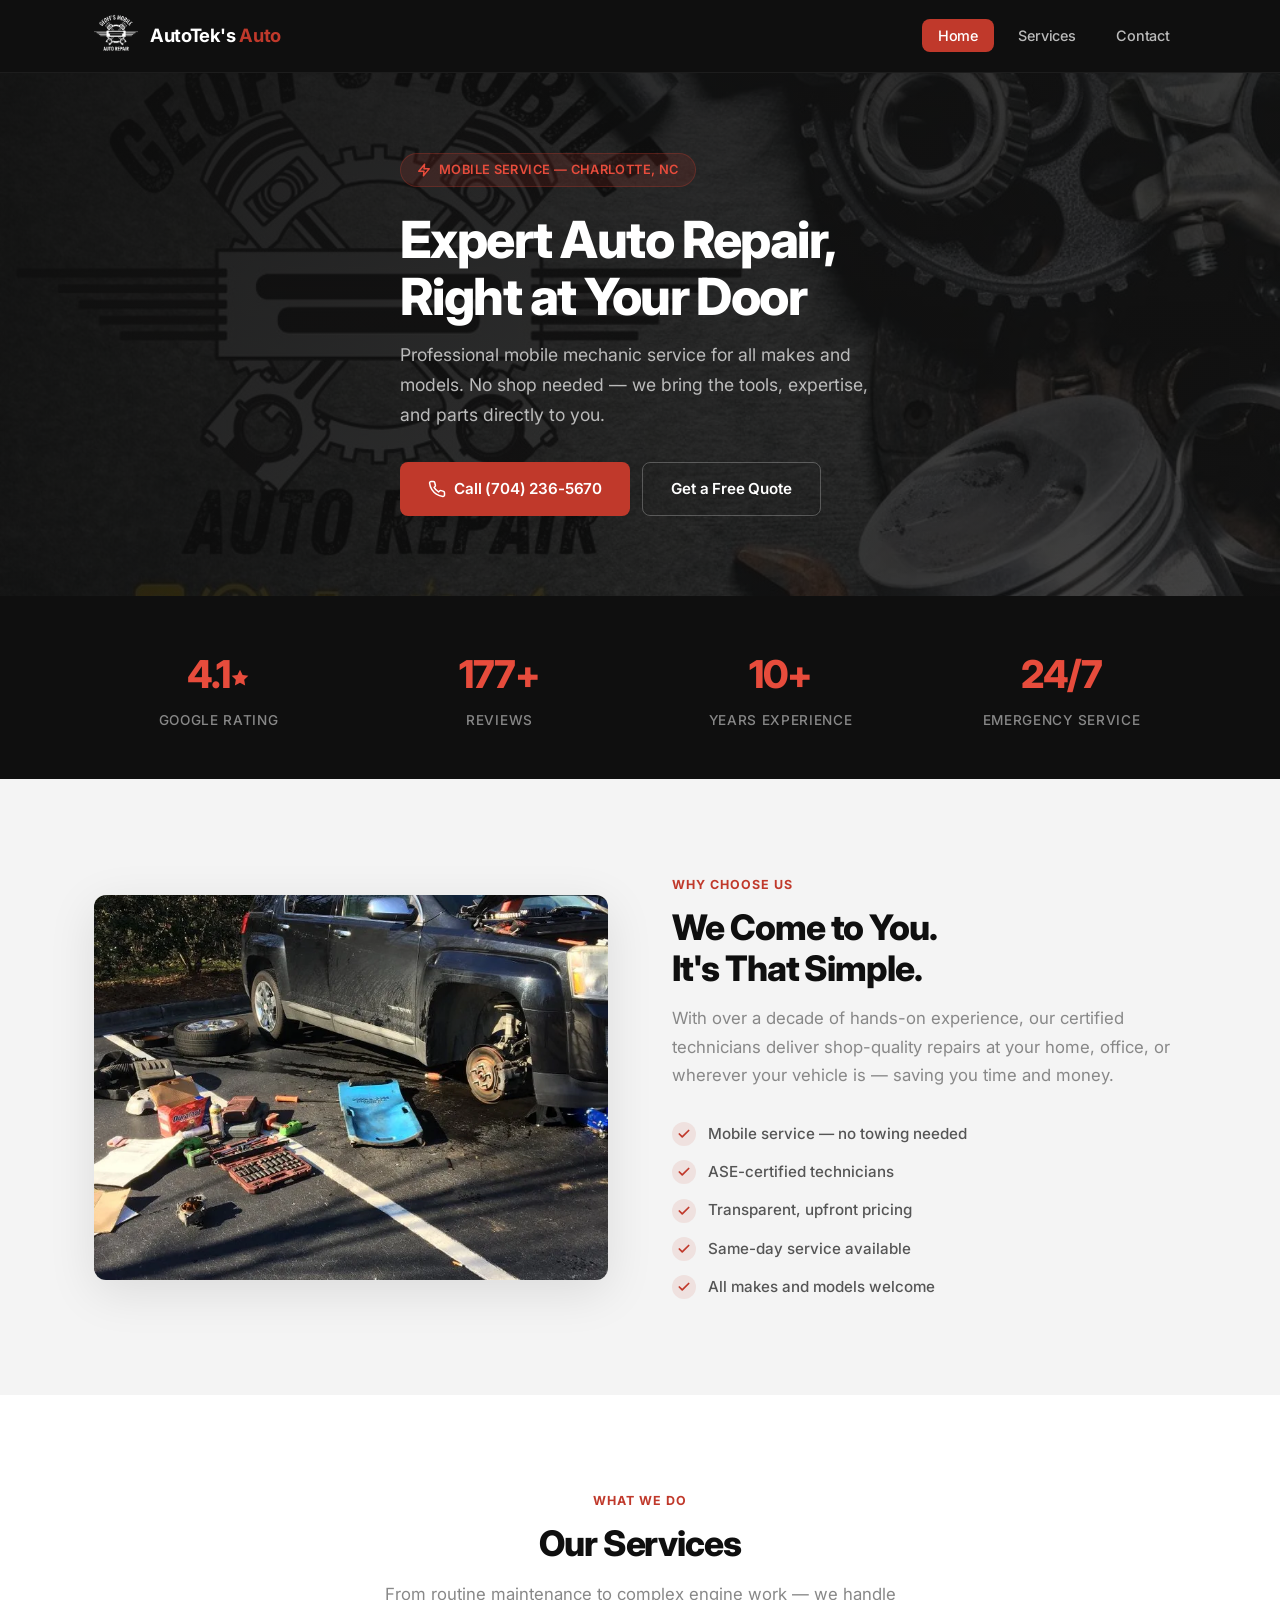
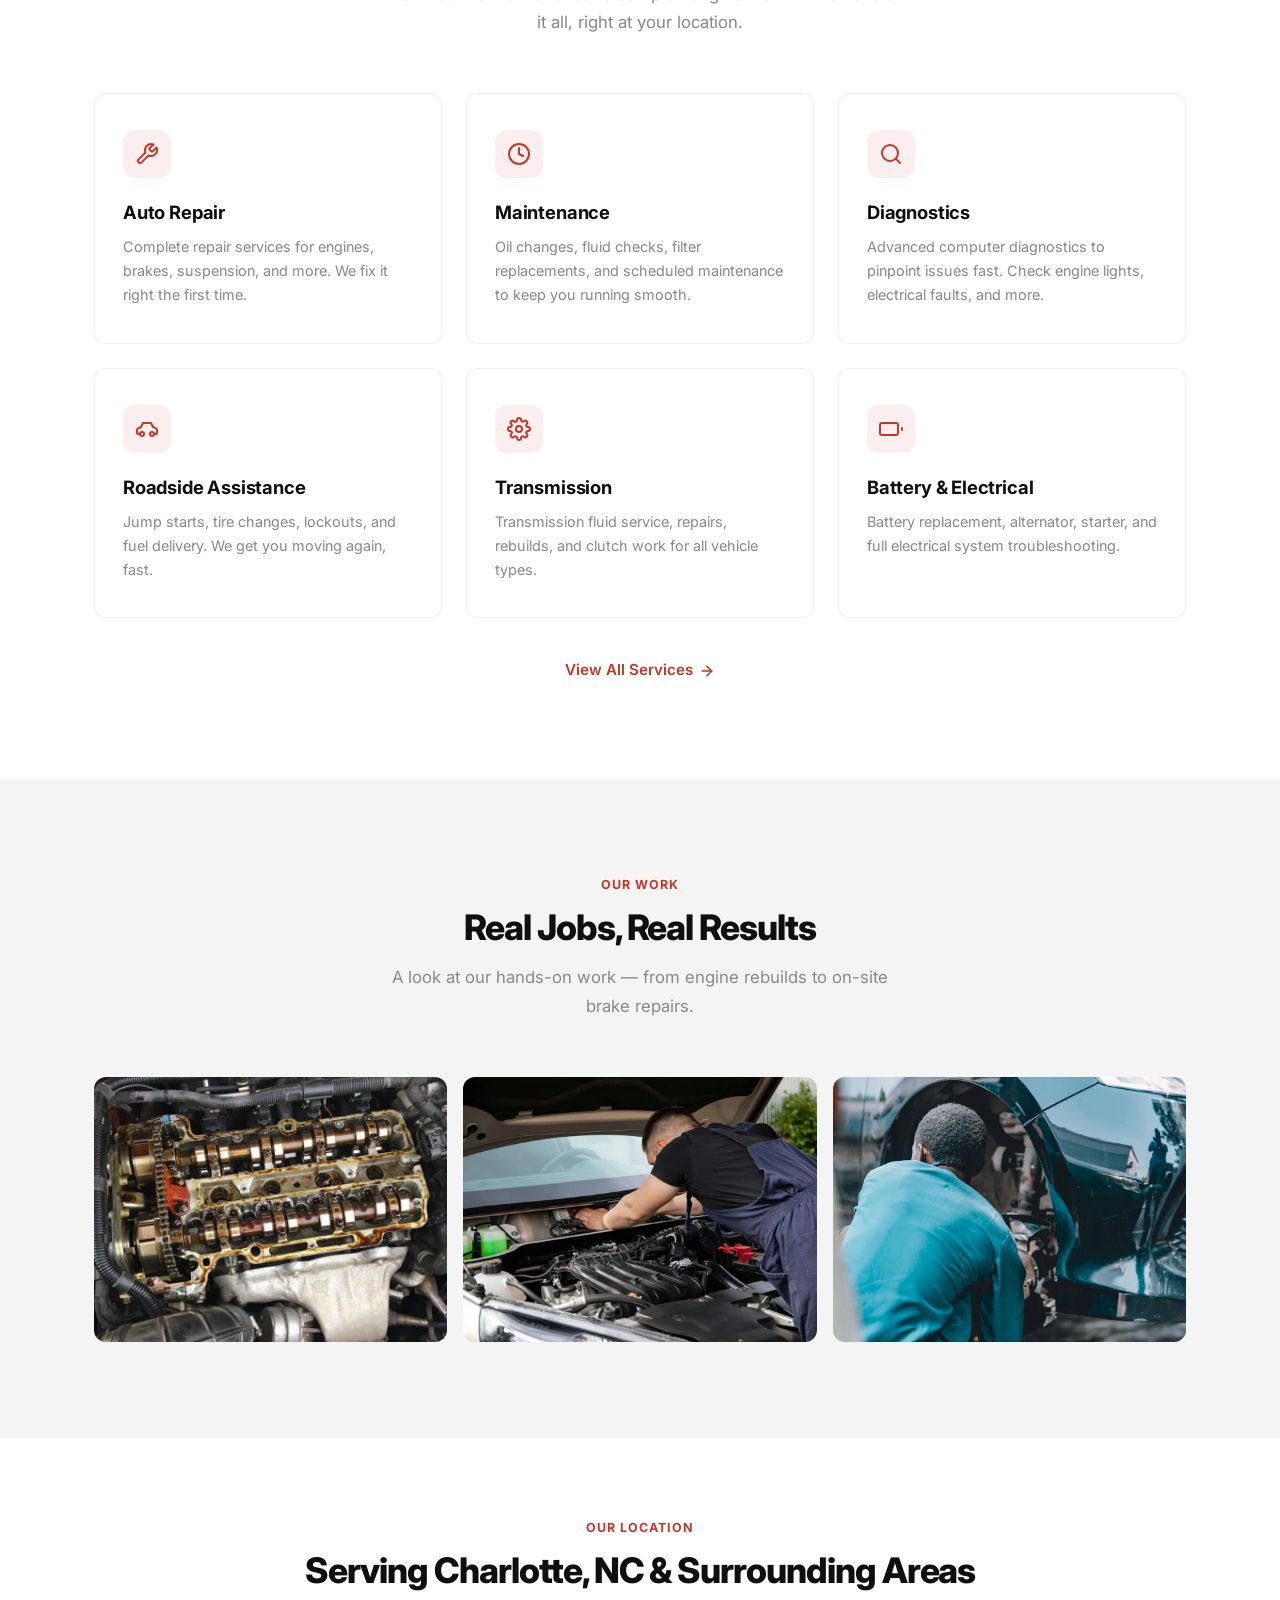
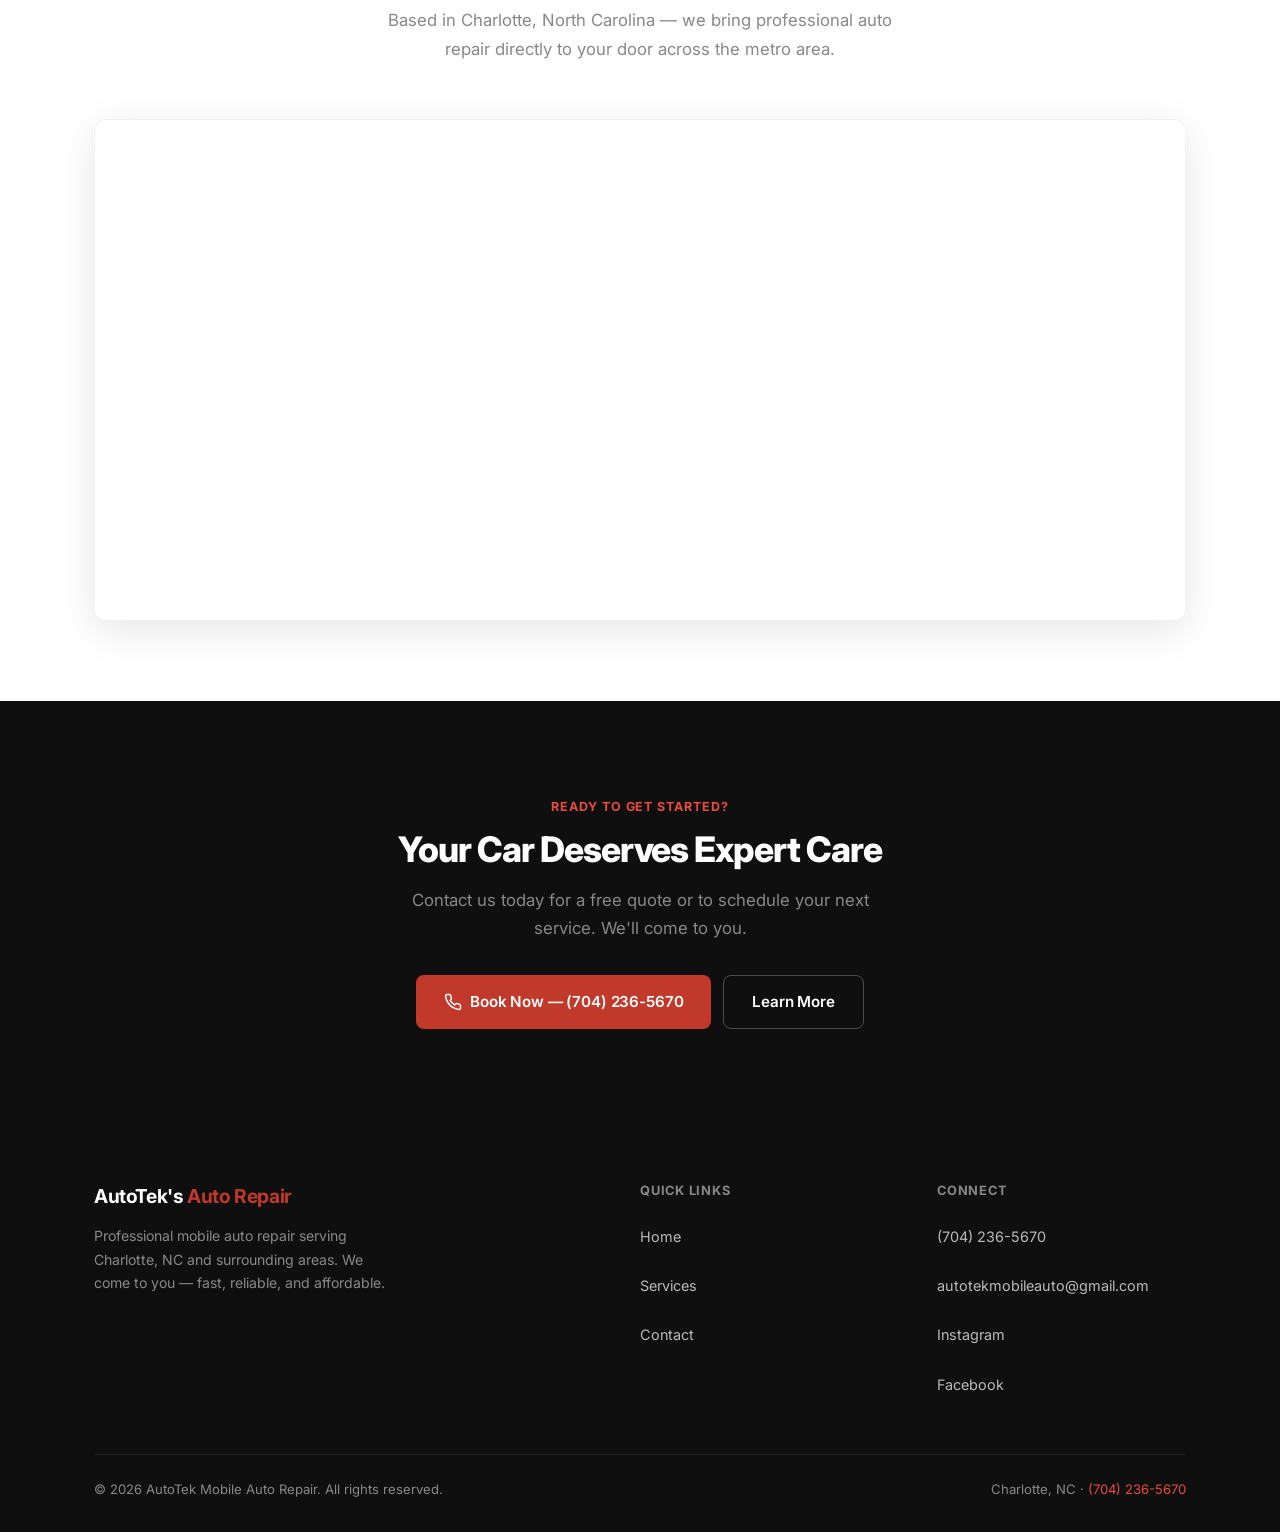
==== index.html @ 9d931276 "Rebrand: replace Geoff/geoffsmobileauto with AutoTek/autotekmobileauto Updates all 79 occurrences ac" ====
﻿<!DOCTYPE html>
<html lang="en">

<head>
    <meta charset="UTF-8">
    <meta name="viewport" content="width=device-width, initial-scale=1.0">
    <title>AutoTek Mobile Auto Repair — Professional Mobile Mechanic in Charlotte, NC</title>
    <meta name="description"
        content="AutoTek Mobile Auto Repair provides professional mobile auto repair, maintenance, and diagnostics in Charlotte, NC. We come to you. Call (704) 236-5670.">
    <meta name="keywords"
        content="mobile auto repair Charlotte NC, mobile mechanic, car repair, auto maintenance, transmission repair, roadside assistance, mechanic near me, Charlotte auto repair">
    <meta name="geo.region" content="US-NC">
    <meta name="geo.placename" content="Charlotte">
    <meta name="geo.position" content="35.2271;-80.8431">
    <meta name="ICBM" content="35.2271, -80.8431">
    <meta name="author" content="AutoTek Mobile Auto Repair">
    <meta name="robots" content="index, follow, max-snippet:-1, max-image-preview:large, max-video-preview:-1">
    <meta name="theme-color" content="#c0392b">
    <meta name="apple-mobile-web-app-capable" content="yes">
    <meta name="apple-mobile-web-app-status-bar-style" content="black-translucent">
    <meta property="og:title" content="AutoTek Mobile Auto Repair — Professional Mobile Mechanic in Charlotte, NC">
    <meta property="og:description"
        content="Expert mobile auto repair services in Charlotte, NC. We come to you! Repairs, maintenance, diagnostics & roadside assistance. Call (704) 236-5670 for a free quote.">
    <meta property="og:type" content="business.business">
    <meta property="og:url" content="https://autotekmobileauto.com/">
    <meta property="og:image" content="https://autotekmobileauto.com/assets/og-image.jpg">
    <meta property="og:image:width" content="1200">
    <meta property="og:image:height" content="630">
    <meta name="twitter:card" content="summary_large_image">
    <meta name="twitter:title" content="AutoTek Mobile Auto Repair - Charlotte, NC">
    <meta name="twitter:description"
        content="Professional mobile auto repair. We come to you! Expert mechanics, transparent pricing, 24/7 service.">
    <meta name="twitter:image" content="https://autotekmobileauto.com/assets/og-image.jpg">
    <meta name="robots" content="index, follow, max-image-preview:large, max-snippet:-1, max-video-preview:-1">
    <meta name="theme-color" content="#FF3B30">
    <link rel="canonical" href="https://autotekmobileauto.com/">
    <link rel="icon" type="image/x-icon" href="assets/favicon.ico">
    <link rel="apple-touch-icon" href="assets/apple-touch-icon.png">
    <link rel="preload" as="image" href="assets/o (3).webp">
    <link rel="preconnect" href="https://fonts.googleapis.com">
    <link rel="preconnect" href="https://fonts.gstatic.com" crossorigin>
    <link rel="stylesheet" href="https://fonts.googleapis.com/css2?family=Inter:wght@300;400;500;600;700;800&display=swap">
    <link rel="dns-prefetch" href="https://www.google-analytics.com">
    <!-- Google Analytics (Deferred for Performance) -->
    <script>
        function loadGA() {
            if (window.gaLoaded) return;
            window.gaLoaded = true;
            const script = document.createElement('script');
            script.src = 'https://www.googletagmanager.com/gtag/js?id=G-XXXXXXXXXX';
            script.async = true;
            document.head.appendChild(script);
            window.dataLayer = window.dataLayer || [];
            function gtag(){dataLayer.push(arguments);}
            gtag('js', new Date());
            gtag('config', 'G-XXXXXXXXXX');
            
            // Cleanup listeners
            ['scroll', 'mousemove', 'touchstart'].forEach(e => 
                window.removeEventListener(e, loadGA, { passive: true })
            );
        }
        // Load GA on first user interaction
        ['scroll', 'mousemove', 'touchstart'].forEach(e => 
            window.addEventListener(e, loadGA, { passive: true })
        );
    </script>
    <link rel="stylesheet" href="styles.css">
    <script type="application/ld+json">
    {
      "@context": "https://schema.org",
      "@type": "LocalBusiness",
      "name": "AutoTek Mobile Auto Repair",
      "image": "https://autotekmobileauto.com/assets/logo.webp",
      "description": "Professional mobile auto repair services in Charlotte, NC. Expert mechanics come to you for repairs, maintenance, diagnostics & roadside assistance.",
      "telephone": "(704) 236-5670",
      "email": "autotekmobileauto@gmail.com",
      "address": {
        "@type": "PostalAddress",
        "streetAddress": "Charlotte",
        "addressLocality": "Charlotte",
        "addressRegion": "NC",
        "postalCode": "28202",
        "addressCountry": "US"
      },
      "geo": {
        "@type": "GeoCoordinates",
        "latitude": "35.2271",
        "longitude": "-80.8431"
      },
      "url": "https://autotekmobileauto.com",
      "priceRange": "$$",
      "areaServed": {
        "@type": "City",
        "name": "Charlotte, NC"
      },
      "sameAs": [
        "https://www.facebook.com/AutoTeksmobileauto/",
        "https://www.instagram.com/AutoTeksmobileauto/"
      ],
      "aggregateRating": {
        "@type": "AggregateRating",
        "ratingValue": "4.1",
        "reviewCount": "177"
      }
    }
    </script>
</head>

<body>

    <nav class="navbar">
        <div class="container">
            <a href="index.html" class="logo">
                <img src="assets/logo.webp" alt="AutoTek Mobile Auto Repair Logo" class="logo-img" width="40" height="40">
                <span class="logo-text">AutoTek's <span>Auto</span></span>
            </a>
            <button class="mobile-toggle" id="mobileToggle" aria-label="Toggle menu" aria-expanded="false" aria-controls="navLinks">
                <svg width="24" height="24" viewBox="0 0 24 24" fill="none" stroke="currentColor" stroke-width="2"
                    stroke-linecap="round" aria-hidden="true" focusable="false">
                    <line x1="3" y1="6" x2="21" y2="6" />
                    <line x1="3" y1="12" x2="21" y2="12" />
                    <line x1="3" y1="18" x2="21" y2="18" />
                </svg>
            </button>
            <ul class="nav-links" id="navLinks">
                <li><a href="index.html" class="active">Home</a></li>
                <li><a href="services.html">Services</a></li>
                <li><a href="contact.html">Contact</a></li>
            </ul>
        </div>
    </nav>

    <main>

        <header class="hero">
            <div class="hero-bg">
                <img src="assets/o (3).webp" alt="AutoTek Mobile Auto Repair banner with tools and engine parts"
                    width="1200" height="800" fetchpriority="high" loading="eager" decoding="sync">
            </div>
            <div class="hero-overlay"></div>
            <div class="container">
                <div class="hero-content">
                    <div class="hero-badge">
                        <svg width="14" height="14" viewBox="0 0 24 24" fill="none" stroke="currentColor"
                            stroke-width="2.5" stroke-linecap="round" stroke-linejoin="round" aria-hidden="true" focusable="false">
                            <polygon points="13 2 3 14 12 14 11 22 21 10 12 10 13 2" />
                        </svg>
                        Mobile Service — Charlotte, NC
                    </div>
                    <h1>Expert Auto Repair,<br>Right at Your Door</h1>
                    <p>Professional mobile mechanic service for all makes and models. No shop needed — we bring the
                        tools, expertise, and parts directly to you.</p>
                    <div class="hero-actions">
                        <a href="tel:+17042365670" class="btn btn-primary">
                            <svg width="18" height="18" viewBox="0 0 24 24" fill="none" stroke="currentColor"
                                stroke-width="2" stroke-linecap="round" stroke-linejoin="round" aria-hidden="true" focusable="false">
                                <path
                                    d="M22 16.92v3a2 2 0 0 1-2.18 2 19.79 19.79 0 0 1-8.63-3.07 19.5 19.5 0 0 1-6-6 19.79 19.79 0 0 1-3.07-8.67A2 2 0 0 1 4.11 2h3a2 2 0 0 1 2 1.72c.127.96.361 1.903.7 2.81a2 2 0 0 1-.45 2.11L8.09 9.91a16 16 0 0 0 6 6l1.27-1.27a2 2 0 0 1 2.11-.45c.907.339 1.85.573 2.81.7A2 2 0 0 1 22 16.92z" />
                            </svg>
                            Call (704) 236-5670
                        </a>
                        <a href="contact.html" class="btn btn-outline">Get a Free Quote</a>
                    </div>
                </div>
            </div>
        </header>

        <section class="stats-bar" style="padding: 48px 0;">
            <div class="container">
                <div class="stats-grid">
                    <div class="stat-item">
                        <h3>4.1<svg width="20" height="20" viewBox="0 0 24 24" fill="currentColor" aria-hidden="true" focusable="false">
                                <polygon
                                    points="12 2 15.09 8.26 22 9.27 17 14.14 18.18 21.02 12 17.77 5.82 21.02 7 14.14 2 9.27 8.91 8.26 12 2" />
                            </svg></h3>
                        <p>Google Rating</p>
                    </div>
                    <div class="stat-item">
                        <h3>177+</h3>
                        <p>Reviews</p>
                    </div>
                    <div class="stat-item">
                        <h3>10+</h3>
                        <p>Years Experience</p>
                    </div>
                    <div class="stat-item">
                        <h3>24/7</h3>
                        <p>Emergency Service</p>
                    </div>
                </div>
            </div>
        </section>

        <section class="about">
            <div class="container">
                <div class="about-grid">
                    <div class="about-image">
                        <img src="assets/o (2).webp" alt="AutoTek Mobile Auto Repair working on a vehicle on-site"
                            width="800" height="600" loading="lazy">
                    </div>
                    <div class="about-text">
                        <p class="section-label">Why Choose Us</p>
                        <h2 class="section-title">We Come to You.<br>It's That Simple.</h2>
                        <p class="section-subtitle">With over a decade of hands-on experience, our certified technicians
                            deliver shop-quality repairs at your home, office, or wherever your vehicle is — saving you
                            time and money.</p>
                        <ul class="features-list">
                            <li><span class="check"><svg width="14" height="14" viewBox="0 0 24 24" fill="none"
                                        stroke="currentColor" stroke-width="3" stroke-linecap="round"
                                        stroke-linejoin="round" aria-hidden="true" focusable="false">
                                        <polyline points="20 6 9 17 4 12" />
                                    </svg></span> Mobile service — no towing needed</li>
                            <li><span class="check"><svg width="14" height="14" viewBox="0 0 24 24" fill="none"
                                        stroke="currentColor" stroke-width="3" stroke-linecap="round"
                                        stroke-linejoin="round" aria-hidden="true" focusable="false">
                                        <polyline points="20 6 9 17 4 12" />
                                    </svg></span> ASE-certified technicians</li>
                            <li><span class="check"><svg width="14" height="14" viewBox="0 0 24 24" fill="none"
                                        stroke="currentColor" stroke-width="3" stroke-linecap="round"
                                        stroke-linejoin="round" aria-hidden="true" focusable="false">
                                        <polyline points="20 6 9 17 4 12" />
                                    </svg></span> Transparent, upfront pricing</li>
                            <li><span class="check"><svg width="14" height="14" viewBox="0 0 24 24" fill="none"
                                        stroke="currentColor" stroke-width="3" stroke-linecap="round"
                                        stroke-linejoin="round" aria-hidden="true" focusable="false">
                                        <polyline points="20 6 9 17 4 12" />
                                    </svg></span> Same-day service available</li>
                            <li><span class="check"><svg width="14" height="14" viewBox="0 0 24 24" fill="none"
                                        stroke="currentColor" stroke-width="3" stroke-linecap="round"
                                        stroke-linejoin="round" aria-hidden="true" focusable="false">
                                        <polyline points="20 6 9 17 4 12" />
                                    </svg></span> All makes and models welcome</li>
                        </ul>
                    </div>
                </div>
            </div>
        </section>

        <section class="services-preview">
            <div class="container">
                <div class="section-header text-center">
                    <p class="section-label">What We Do</p>
                    <h2 class="section-title">Our Services</h2>
                    <p class="section-subtitle mx-auto">From routine maintenance to complex engine work — we handle it
                        all, right at your location.</p>
                </div>
                <div class="services-grid">
                    <div class="service-card">
                        <div class="service-icon"><svg width="24" height="24" viewBox="0 0 24 24" fill="none"
                                stroke="var(--primary)" stroke-width="2" stroke-linecap="round" stroke-linejoin="round">
                                <path
                                    d="M14.7 6.3a1 1 0 0 0 0 1.4l1.6 1.6a1 1 0 0 0 1.4 0l3.77-3.77a6 6 0 0 1-7.94 7.94l-6.91 6.91a2.12 2.12 0 0 1-3-3l6.91-6.91a6 6 0 0 1 7.94-7.94l-3.76 3.76z" />
                            </svg></div>
                        <h3>Auto Repair</h3>
                        <p>Complete repair services for engines, brakes, suspension, and more. We fix it right the first
                            time.</p>
                    </div>
                    <div class="service-card">
                        <div class="service-icon"><svg width="24" height="24" viewBox="0 0 24 24" fill="none"
                                stroke="var(--primary)" stroke-width="2" stroke-linecap="round" stroke-linejoin="round">
                                <path d="M12 22c5.523 0 10-4.477 10-10S17.523 2 12 2 2 6.477 2 12s4.477 10 10 10z" />
                                <path d="M12 6v6l4 2" />
                            </svg></div>
                        <h3>Maintenance</h3>
                        <p>Oil changes, fluid checks, filter replacements, and scheduled maintenance to keep you running
                            smooth.</p>
                    </div>
                    <div class="service-card">
                        <div class="service-icon"><svg width="24" height="24" viewBox="0 0 24 24" fill="none"
                                stroke="var(--primary)" stroke-width="2" stroke-linecap="round" stroke-linejoin="round">
                                <circle cx="11" cy="11" r="8" />
                                <line x1="21" y1="21" x2="16.65" y2="16.65" />
                            </svg></div>
                        <h3>Diagnostics</h3>
                        <p>Advanced computer diagnostics to pinpoint issues fast. Check engine lights, electrical
                            faults, and more.</p>
                    </div>
                    <div class="service-card">
                        <div class="service-icon"><svg width="24" height="24" viewBox="0 0 24 24" fill="none"
                                stroke="var(--primary)" stroke-width="2" stroke-linecap="round" stroke-linejoin="round">
                                <path
                                    d="M19 17h2c.6 0 1-.4 1-1v-3c0-.9-.7-1.7-1.5-1.9L18 10l-2-4H8L6 10l-2.5 1.1C2.7 11.3 2 12.1 2 13v3c0 .6.4 1 1 1h2" />
                                <circle cx="7" cy="17" r="2" />
                                <circle cx="17" cy="17" r="2" />
                            </svg></div>
                        <h3>Roadside Assistance</h3>
                        <p>Jump starts, tire changes, lockouts, and fuel delivery. We get you moving again, fast.</p>
                    </div>
                    <div class="service-card">
                        <div class="service-icon"><svg width="24" height="24" viewBox="0 0 24 24" fill="none"
                                stroke="var(--primary)" stroke-width="2" stroke-linecap="round" stroke-linejoin="round">
                                <circle cx="12" cy="12" r="3" />
                                <path
                                    d="M19.4 15a1.65 1.65 0 0 0 .33 1.82l.06.06a2 2 0 0 1-2.83 2.83l-.06-.06a1.65 1.65 0 0 0-1.82-.33 1.65 1.65 0 0 0-1 1.51V21a2 2 0 0 1-4 0v-.09A1.65 1.65 0 0 0 9 19.4a1.65 1.65 0 0 0-1.82.33l-.06.06a2 2 0 0 1-2.83-2.83l.06-.06A1.65 1.65 0 0 0 4.68 15a1.65 1.65 0 0 0-1.51-1H3a2 2 0 0 1 0-4h.09A1.65 1.65 0 0 0 4.6 9a1.65 1.65 0 0 0-.33-1.82l-.06-.06a2 2 0 0 1 2.83-2.83l.06.06A1.65 1.65 0 0 0 9 4.68a1.65 1.65 0 0 0 1-1.51V3a2 2 0 0 1 4 0v.09a1.65 1.65 0 0 0 1 1.51 1.65 1.65 0 0 0 1.82-.33l.06-.06a2 2 0 0 1 2.83 2.83l-.06.06A1.65 1.65 0 0 0 19.4 9a1.65 1.65 0 0 0 1.51 1H21a2 2 0 0 1 0 4h-.09a1.65 1.65 0 0 0-1.51 1z" />
                            </svg></div>
                        <h3>Transmission</h3>
                        <p>Transmission fluid service, repairs, rebuilds, and clutch work for all vehicle types.</p>
                    </div>
                    <div class="service-card">
                        <div class="service-icon"><svg width="24" height="24" viewBox="0 0 24 24" fill="none"
                                stroke="var(--primary)" stroke-width="2" stroke-linecap="round" stroke-linejoin="round">
                                <rect x="1" y="6" width="18" height="12" rx="2" />
                                <line x1="23" y1="13" x2="23" y2="11" />
                            </svg></div>
                        <h3>Battery & Electrical</h3>
                        <p>Battery replacement, alternator, starter, and full electrical system troubleshooting.</p>
                    </div>
                </div>
                <div class="text-center">
                    <a href="services.html" class="view-all">View All Services
                        <svg width="16" height="16" viewBox="0 0 24 24" fill="none" stroke="currentColor"
                            stroke-width="2.5" stroke-linecap="round" stroke-linejoin="round" aria-hidden="true" focusable="false">
                            <line x1="5" y1="12" x2="19" y2="12" />
                            <polyline points="12 5 19 12 12 19" />
                        </svg>
                    </a>
                </div>
            </div>
        </section>

        <section class="gallery">
            <div class="container">
                <div class="section-header text-center">
                    <p class="section-label">Our Work</p>
                    <h2 class="section-title">Real Jobs, Real Results</h2>
                    <p class="section-subtitle mx-auto">A look at our hands-on work — from engine rebuilds to on-site
                        brake repairs.</p>
                </div>
                <div class="gallery-grid">
                    <div class="gallery-item"><img src="assets/o.webp"
                            alt="Engine camshaft and timing chain repair by AutoTek's Mobile Auto" width="800"
                            height="600" loading="lazy"></div>
                    <div class="gallery-item"><img src="assets/pexels-19x14-8478259.webp"
                            alt="Mechanic inspecting engine bay during mobile auto service" width="800" height="600"
                            loading="lazy"></div>
                    <div class="gallery-item"><img src="assets/pexels-najim-kurfi-483155737-36044141.webp"
                            alt="Technician working on wheel and brake assembly" width="800" height="600"
                            loading="lazy"></div>
                </div>
            </div>
        </section>

        <!-- Map / Location -->
        <section class="location-section">
            <div class="container">
                <div class="section-header text-center">
                    <p class="section-label">Our Location</p>
                    <h2 class="section-title">Serving Charlotte, NC & Surrounding Areas</h2>
                    <p class="section-subtitle mx-auto">Based in Charlotte, North Carolina — we bring professional auto
                        repair directly to your door across the metro area.</p>
                </div>
                <div class="map-wrapper">
                    <div id="map" class="leaflet-map"></div>
                </div>
            </div>
        </section>

        <section class="cta-section">
            <div class="container">
                <p class="section-label" style="color: var(--primary-light);">Ready to Get Started?</p>
                <h2 class="section-title" style="color: var(--white);">Your Car Deserves Expert Care</h2>
                <p class="section-subtitle mx-auto" style="color: var(--gray-500);">Contact us today for a free quote or
                    to schedule your next service. We'll come to you.</p>
                <div class="cta-actions">
                    <a href="tel:+17042365670" class="btn btn-primary">
                        <svg width="18" height="18" viewBox="0 0 24 24" fill="none" stroke="currentColor"
                            stroke-width="2" stroke-linecap="round" stroke-linejoin="round" aria-hidden="true" focusable="false">
                            <path
                                d="M22 16.92v3a2 2 0 0 1-2.18 2 19.79 19.79 0 0 1-8.63-3.07 19.5 19.5 0 0 1-6-6 19.79 19.79 0 0 1-3.07-8.67A2 2 0 0 1 4.11 2h3a2 2 0 0 1 2 1.72c.127.96.361 1.903.7 2.81a2 2 0 0 1-.45 2.11L8.09 9.91a16 16 0 0 0 6 6l1.27-1.27a2 2 0 0 1 2.11-.45c.907.339 1.85.573 2.81.7A2 2 0 0 1 22 16.92z" />
                        </svg>
                        Book Now — (704) 236-5670
                    </a>
                    <a href="contact.html" class="btn btn-outline">Learn More</a>
                </div>
            </div>
        </section>

    </main>

    <footer>
        <div class="container">
            <div class="footer-grid">
                <div class="footer-brand">
                    <span class="logo-text">AutoTek's <span style="color:var(--primary);">Auto Repair</span></span>
                    <p>Professional mobile auto repair serving Charlotte, NC and surrounding areas. We come to you —
                        fast, reliable, and affordable.</p>
                </div>
                <div class="footer-col">
                    <h4>Quick Links</h4>
                    <ul>
                        <li><a href="index.html">Home</a></li>
                        <li><a href="services.html">Services</a></li>
                        <li><a href="contact.html">Contact</a></li>
                    </ul>
                </div>
                <div class="footer-col">
                    <h4>Connect</h4>
                    <ul>
                        <li><a href="tel:+17042365670">(704) 236-5670</a></li>
                        <li><a href="mailto:autotekmobileauto@gmail.com">autotekmobileauto@gmail.com</a></li>
                        <li><a href="https://www.instagram.com/AutoTeksmobileauto/" target="_blank"
                                rel="noopener noreferrer">Instagram</a></li>
                        <li><a href="https://www.facebook.com/AutoTeksmobileauto/" target="_blank"
                                rel="noopener noreferrer">Facebook</a></li>
                    </ul>
                </div>
            </div>
            <div class="footer-bottom">
                <p>&copy; <span class="copyright-year">2025</span> AutoTek Mobile Auto Repair. All rights reserved.</p>
                <p>Charlotte, NC &middot; <a href="tel:+17042365670">(704) 236-5670</a></p>
            </div>
        </div>
    </footer>

    <script src="script.js" defer></script>
</body>

</html>
---- styles.css ----
* {
    margin: 0;
    padding: 0;
    box-sizing: border-box;
}

:root {
    --primary: #c0392b;
    --primary-light: #e74c3c;
    --primary-dark: #962d22;
    --dark: #0f0f0f;
    --dark-2: #1a1a1a;
    --dark-3: #222;
    --gray-900: #2a2a2a;
    --gray-700: #555;
    --gray-500: #888;
    --gray-300: #bbb;
    --gray-100: #f4f4f4;
    --white: #fff;
    --radius: 12px;
    --radius-sm: 8px;
    --shadow: 0 4px 24px rgba(0,0,0,0.06);
    --shadow-lg: 0 12px 48px rgba(0,0,0,0.1);
    --transition: 0.3s cubic-bezier(0.4, 0, 0.2, 1);
}

html { scroll-behavior: smooth; }

body {
    font-family: 'Inter', -apple-system, BlinkMacSystemFont, sans-serif;
    color: var(--dark);
    line-height: 1.6;
    background: var(--white);
    -webkit-font-smoothing: antialiased;
}

.container {
    max-width: 1140px;
    margin: 0 auto;
    padding: 0 24px;
}

/* ── Navbar ── */
.navbar {
    background: var(--dark);
    padding: 0;
    position: sticky;
    top: 0;
    z-index: 1000;
    border-bottom: 1px solid rgba(255,255,255,0.06);
}

.navbar .container {
    display: flex;
    justify-content: space-between;
    align-items: center;
    height: 72px;
}

.logo {
    display: flex;
    align-items: center;
    gap: 12px;
    text-decoration: none;
    color: var(--white);
}

.logo-img {
    height: 44px;
    width: auto;
    border-radius: 4px;
}

.logo-text {
    font-size: 1.15rem;
    font-weight: 700;
    letter-spacing: -0.02em;
    color: var(--white);
}

.logo-text span {
    color: var(--primary);
}

.nav-links {
    display: flex;
    list-style: none;
    gap: 8px;
    align-items: center;
}

.nav-links a {
    color: var(--gray-300);
    text-decoration: none;
    font-weight: 500;
    font-size: 0.9rem;
    padding: 8px 16px;
    border-radius: 8px;
    transition: var(--transition);
    letter-spacing: -0.01em;
}

.nav-links a:hover { color: var(--white); background: rgba(255,255,255,0.06); }
.nav-links a.active { color: var(--white); background: var(--primary); }

.mobile-toggle {
    display: none;
    background: none;
    border: none;
    color: var(--white);
    font-size: 1.5rem;
    cursor: pointer;
    padding: 12px;
    min-width: 48px;
    min-height: 48px;
}

/* ── Hero ── */
.hero {
    position: relative;
    min-height: 520px;
    display: flex;
    align-items: center;
    overflow: hidden;
    background: var(--dark);
}

.hero-bg {
    position: absolute;
    inset: 0;
    z-index: 1;
}

.hero-bg img {
    width: 100%;
    height: 100%;
    object-fit: cover;
    opacity: 0.45;
}

.hero-overlay {
    position: absolute;
    inset: 0;
    background: linear-gradient(135deg, rgba(15,15,15,0.85) 0%, rgba(15,15,15,0.5) 100%);
    z-index: 2;
}

.hero .container {
    position: relative;
    z-index: 3;
    padding-top: 80px;
    padding-bottom: 80px;
}

.hero-content { max-width: 600px; }

.hero-badge {
    display: inline-flex;
    align-items: center;
    gap: 8px;
    background: rgba(192,57,43,0.15);
    border: 1px solid rgba(192,57,43,0.3);
    color: var(--primary-light);
    padding: 6px 16px;
    border-radius: 100px;
    font-size: 0.8rem;
    font-weight: 600;
    letter-spacing: 0.03em;
    text-transform: uppercase;
    margin-bottom: 24px;
}

.hero h1 {
    font-size: 3.2rem;
    font-weight: 800;
    line-height: 1.1;
    letter-spacing: -0.03em;
    color: var(--white);
    margin-bottom: 16px;
}

.hero p {
    font-size: 1.1rem;
    color: var(--gray-300);
    margin-bottom: 32px;
    line-height: 1.7;
    max-width: 480px;
}

.hero-actions { display: flex; gap: 12px; flex-wrap: wrap; }

/* ── Buttons ── */
.btn {
    display: inline-flex;
    align-items: center;
    gap: 8px;
    padding: 14px 28px;
    border-radius: var(--radius-sm);
    text-decoration: none;
    font-weight: 600;
    font-size: 0.95rem;
    transition: var(--transition);
    cursor: pointer;
    border: none;
    letter-spacing: -0.01em;
}

.btn-primary {
    background: var(--primary);
    color: var(--white);
}

.btn-primary:hover {
    background: var(--primary-dark);
    transform: translateY(-2px);
    box-shadow: 0 8px 24px rgba(192,57,43,0.3);
}

.btn-outline {
    background: transparent;
    color: var(--white);
    border: 1.5px solid rgba(255,255,255,0.25);
}

.btn-outline:hover {
    border-color: var(--white);
    background: rgba(255,255,255,0.05);
}

.btn-dark {
    background: var(--dark);
    color: var(--white);
}

.btn-dark:hover {
    background: var(--dark-2);
    transform: translateY(-2px);
    box-shadow: var(--shadow-lg);
}

/* ── Section Shared ── */
section { padding: 96px 0; }

.section-label {
    font-size: 0.78rem;
    font-weight: 700;
    text-transform: uppercase;
    letter-spacing: 0.08em;
    color: var(--primary);
    margin-bottom: 12px;
}

.section-title {
    font-size: 2.2rem;
    font-weight: 800;
    letter-spacing: -0.03em;
    color: var(--dark);
    margin-bottom: 16px;
    line-height: 1.15;
}

.section-subtitle {
    font-size: 1.05rem;
    color: var(--gray-500);
    max-width: 520px;
    line-height: 1.7;
}

.section-header { margin-bottom: 56px; }
.text-center { text-align: center; }
.mx-auto { margin-left: auto; margin-right: auto; }

/* ── About / Why Us ── */
.about { background: var(--gray-100); }

.about-grid {
    display: grid;
    grid-template-columns: 1fr 1fr;
    gap: 64px;
    align-items: center;
}

.about-image {
    border-radius: var(--radius);
    overflow: hidden;
    aspect-ratio: 4/3;
    box-shadow: var(--shadow-lg);
}

.about-image img {
    width: 100%;
    height: 100%;
    object-fit: cover;
    transition: transform 0.6s ease;
}

.about-image:hover img { transform: scale(1.03); }

.about-text .section-subtitle { margin-bottom: 32px; }

.features-list {
    list-style: none;
    display: flex;
    flex-direction: column;
    gap: 14px;
}

.features-list li {
    display: flex;
    align-items: center;
    gap: 12px;
    font-size: 0.95rem;
    color: var(--gray-700);
    font-weight: 500;
}

.features-list li .check {
    width: 24px;
    height: 24px;
    border-radius: 50%;
    background: rgba(192,57,43,0.1);
    color: var(--primary);
    display: flex;
    align-items: center;
    justify-content: center;
    font-size: 0.75rem;
    flex-shrink: 0;
    font-weight: 700;
}

/* ── Stats ── */
.stats-bar {
    background: var(--dark);
    padding: 48px 0;
}

.stats-grid {
    display: grid;
    grid-template-columns: repeat(4, 1fr);
    gap: 32px;
    text-align: center;
}

.stat-item h3 {
    font-size: 2.4rem;
    font-weight: 800;
    color: var(--primary-light);
    letter-spacing: -0.03em;
    margin-bottom: 4px;
}

.stat-item p {
    font-size: 0.85rem;
    color: var(--gray-500);
    font-weight: 500;
    text-transform: uppercase;
    letter-spacing: 0.05em;
}

/* ── Services Preview (Home) ── */
.services-grid {
    display: grid;
    grid-template-columns: repeat(3, 1fr);
    gap: 24px;
}

.service-card {
    background: var(--white);
    padding: 36px 28px;
    border-radius: var(--radius);
    border: 1px solid rgba(0,0,0,0.06);
    transition: var(--transition);
    position: relative;
    overflow: hidden;
}

.service-card::before {
    content: '';
    position: absolute;
    top: 0;
    left: 0;
    right: 0;
    height: 3px;
    background: var(--primary);
    transform: scaleX(0);
    transition: transform 0.4s ease;
    transform-origin: left;
}

.service-card:hover {
    transform: translateY(-6px);
    box-shadow: var(--shadow-lg);
}

.service-card:hover::before { transform: scaleX(1); }

.service-icon {
    width: 48px;
    height: 48px;
    border-radius: 12px;
    background: rgba(192,57,43,0.08);
    display: flex;
    align-items: center;
    justify-content: center;
    font-size: 1.3rem;
    margin-bottom: 20px;
}

.service-card h3 {
    font-size: 1.15rem;
    font-weight: 700;
    color: var(--dark);
    margin-bottom: 8px;
    letter-spacing: -0.01em;
}

.service-card p {
    font-size: 0.9rem;
    color: var(--gray-500);
    line-height: 1.65;
}

.view-all {
    display: inline-flex;
    align-items: center;
    gap: 6px;
    color: var(--primary);
    text-decoration: none;
    font-weight: 600;
    font-size: 0.95rem;
    margin-top: 40px;
    transition: var(--transition);
}

.view-all:hover { gap: 12px; }

/* ── Gallery / Work ── */
.gallery { background: var(--gray-100); }

.gallery-grid {
    display: grid;
    grid-template-columns: repeat(3, 1fr);
    gap: 16px;
}

.gallery-item {
    border-radius: var(--radius);
    overflow: hidden;
    aspect-ratio: 4/3;
    cursor: pointer;
}

.gallery-item img {
    width: 100%;
    height: 100%;
    object-fit: cover;
    transition: transform 0.5s ease;
}

.gallery-item:hover img { transform: scale(1.06); }

/* ── CTA ── */
.cta-section {
    background: var(--dark);
    text-align: center;
}

.cta-section .section-title { color: var(--white); }
.cta-section .section-subtitle { color: var(--gray-500); }
.cta-actions { display: flex; gap: 12px; justify-content: center; margin-top: 32px; flex-wrap: wrap; }

/* ── Page Header ── */
.page-header {
    background: var(--dark);
    padding: 72px 0 56px;
    text-align: center;
}

.page-header h1 {
    font-size: 2.6rem;
    font-weight: 800;
    color: var(--white);
    letter-spacing: -0.03em;
    margin-bottom: 8px;
}

.page-header p {
    font-size: 1.05rem;
    color: var(--gray-500);
}

/* ── Services Detail ── */
.services-detailed { background: var(--gray-100); }

.service-item {
    background: var(--white);
    padding: 40px;
    margin-bottom: 20px;
    border-radius: var(--radius);
    border: 1px solid rgba(0,0,0,0.05);
    transition: var(--transition);
}

.service-item:hover { box-shadow: var(--shadow); }

.service-item h2 {
    font-size: 1.4rem;
    font-weight: 700;
    color: var(--dark);
    margin-bottom: 12px;
    letter-spacing: -0.02em;
}

.service-item p {
    color: var(--gray-500);
    margin-bottom: 20px;
    line-height: 1.75;
    font-size: 0.95rem;
}

.service-list {
    list-style: none;
    display: grid;
    grid-template-columns: repeat(auto-fit, minmax(200px, 1fr));
    gap: 10px;
}

.service-list li {
    padding: 6px 0 6px 24px;
    position: relative;
    color: var(--gray-700);
    font-size: 0.9rem;
    font-weight: 500;
}

.service-list li::before {
    content: '→';
    position: absolute;
    left: 0;
    color: var(--primary);
    font-weight: 700;
}

/* ── Benefits ── */
.why-choose { background: var(--white); }

.benefits-grid {
    display: grid;
    grid-template-columns: repeat(4, 1fr);
    gap: 24px;
}

.benefit {
    text-align: center;
    padding: 32px 20px;
    border-radius: var(--radius);
    transition: var(--transition);
}

.benefit:hover { background: var(--gray-100); }

.benefit-icon {
    width: 56px;
    height: 56px;
    border-radius: 16px;
    background: rgba(192,57,43,0.08);
    display: flex;
    align-items: center;
    justify-content: center;
    font-size: 1.5rem;
    margin: 0 auto 16px;
}

.benefit h3 {
    font-size: 1rem;
    font-weight: 700;
    color: var(--dark);
    margin-bottom: 8px;
}

.benefit p {
    font-size: 0.88rem;
    color: var(--gray-500);
    line-height: 1.65;
}

/* ── Contact ── */
.contact-section { background: var(--gray-100); }

.contact-wrapper {
    display: grid;
    grid-template-columns: 1fr 1fr;
    gap: 48px;
}

.contact-info h2 {
    font-size: 1.8rem;
    font-weight: 800;
    color: var(--dark);
    margin-bottom: 8px;
    letter-spacing: -0.02em;
}

.contact-info > p {
    color: var(--gray-500);
    margin-bottom: 32px;
    line-height: 1.7;
}

.info-item {
    margin-bottom: 24px;
    padding-bottom: 24px;
    border-bottom: 1px solid rgba(0,0,0,0.06);
}

.info-item:last-child { border-bottom: none; }

.info-item h3 {
    font-size: 0.8rem;
    font-weight: 700;
    text-transform: uppercase;
    letter-spacing: 0.06em;
    color: var(--gray-500);
    margin-bottom: 6px;
}

.info-item p { color: var(--dark); font-weight: 500; margin-bottom: 2px; }

.info-item a {
    color: var(--primary);
    text-decoration: none;
    font-weight: 600;
    transition: var(--transition);
}

.info-item a:hover { color: var(--primary-dark); }

.small { font-size: 0.82rem; color: var(--gray-500); font-weight: 400; }

.social-links {
    display: flex;
    gap: 12px;
    margin-top: 8px;
}

.social-link {
    display: inline-flex;
    align-items: center;
    gap: 8px;
    padding: 10px 18px;
    background: var(--white);
    border: 1px solid rgba(0,0,0,0.08);
    border-radius: var(--radius-sm);
    color: var(--dark);
    text-decoration: none;
    font-size: 0.85rem;
    font-weight: 600;
    transition: var(--transition);
}

.social-link:hover {
    border-color: var(--primary);
    color: var(--primary);
    transform: translateY(-2px);
    box-shadow: var(--shadow);
}

.contact-reasons {
    list-style: none;
    display: flex;
    flex-direction: column;
    gap: 8px;
}

.contact-reasons li {
    padding-left: 20px;
    position: relative;
    color: var(--gray-700);
    font-size: 0.9rem;
}

.contact-reasons li::before {
    content: '•';
    position: absolute;
    left: 0;
    color: var(--primary);
    font-weight: bold;
}

/* ── Contact Form ── */
.contact-form-wrapper h2 {
    font-size: 1.8rem;
    font-weight: 800;
    color: var(--dark);
    margin-bottom: 20px;
    letter-spacing: -0.02em;
}

.contact-form {
    background: var(--white);
    padding: 32px;
    border-radius: var(--radius);
    border: 1px solid rgba(0,0,0,0.06);
}

.form-group { margin-bottom: 20px; }

.form-group label {
    display: block;
    margin-bottom: 6px;
    font-size: 0.85rem;
    font-weight: 600;
    color: var(--dark);
}

.form-group input,
.form-group select,
.form-group textarea {
    width: 100%;
    padding: 12px 16px;
    border: 1.5px solid rgba(0,0,0,0.1);
    border-radius: var(--radius-sm);
    font-family: inherit;
    font-size: 0.92rem;
    transition: var(--transition);
    background: var(--white);
    color: var(--dark);
}

.form-group input:focus,
.form-group select:focus,
.form-group textarea:focus {
    outline: none;
    border-color: var(--primary);
    box-shadow: 0 0 0 4px rgba(192,57,43,0.08);
}

.submit-button {
    width: 100%;
    padding: 14px 28px;
    background: var(--primary);
    color: var(--white);
    border: none;
    border-radius: var(--radius-sm);
    font-family: inherit;
    font-weight: 700;
    font-size: 0.95rem;
    cursor: pointer;
    transition: var(--transition);
}

.submit-button:hover {
    background: var(--primary-dark);
    transform: translateY(-2px);
    box-shadow: 0 8px 24px rgba(192,57,43,0.25);
}

.form-note {
    margin-top: 16px;
    color: var(--gray-500);
    font-size: 0.82rem;
    text-align: center;
}

/* ── FAQ ── */
.faq-section { background: var(--white); }

.faq-grid {
    display: grid;
    grid-template-columns: repeat(2, 1fr);
    gap: 20px;
}

.faq-item {
    background: var(--gray-100);
    padding: 28px;
    border-radius: var(--radius);
    transition: var(--transition);
}

.faq-item:hover { box-shadow: var(--shadow); transform: translateY(-2px); }

.faq-item h3 {
    font-size: 1rem;
    font-weight: 700;
    color: var(--dark);
    margin-bottom: 8px;
}

.faq-item p {
    font-size: 0.9rem;
    color: var(--gray-500);
    line-height: 1.65;
}

/* ── Footer ── */
footer {
    background: var(--dark);
    color: var(--white);
    padding: 56px 0 32px;
}

.footer-grid {
    display: grid;
    grid-template-columns: 2fr 1fr 1fr;
    gap: 48px;
    margin-bottom: 40px;
}

.footer-brand .logo-text {
    font-size: 1.2rem;
    margin-bottom: 12px;
    display: block;
}

.footer-brand p {
    color: var(--gray-500);
    font-size: 0.88rem;
    line-height: 1.7;
    max-width: 300px;
}

.footer-col h4 {
    font-size: 0.8rem;
    font-weight: 700;
    text-transform: uppercase;
    letter-spacing: 0.06em;
    color: var(--gray-500);
    margin-bottom: 16px;
}

.footer-col ul { list-style: none; }

.footer-col ul li { margin-bottom: 10px; }

.footer-col ul a {
    color: var(--gray-300);
    text-decoration: none;
    font-size: 0.9rem;
    transition: var(--transition);
    display: inline-block;
    padding: 8px 0;
}

.footer-col ul a:hover { color: var(--white); }

.footer-bottom {
    border-top: 1px solid rgba(255,255,255,0.06);
    padding-top: 24px;
    display: flex;
    justify-content: space-between;
    align-items: center;
}

.footer-bottom p {
    font-size: 0.82rem;
    color: var(--gray-500);
}

.footer-bottom a {
    color: var(--primary-light);
    text-decoration: none;
}

/* ── Success ── */
.success-message {
    background: #16a34a;
    color: var(--white);
    padding: 16px;
    border-radius: var(--radius-sm);
    margin-bottom: 20px;
    text-align: center;
    font-weight: 600;
    font-size: 0.92rem;
    animation: fadeIn 0.4s ease;
}

@keyframes fadeIn {
    from { opacity: 0; transform: translateY(-8px); }
    to { opacity: 1; transform: translateY(0); }
}

/* ── Responsive ── */
@media (max-width: 1024px) {
    .services-grid { grid-template-columns: repeat(2, 1fr); }
    .benefits-grid { grid-template-columns: repeat(2, 1fr); }
    .footer-grid { grid-template-columns: 1fr 1fr; }
    .gallery-grid { grid-template-columns: repeat(2, 1fr); }
}

@media (max-width: 768px) {
    .mobile-toggle { display: block; }
    .nav-links {
        display: none;
        position: absolute;
        top: 72px;
        left: 0;
        right: 0;
        background: var(--dark);
        flex-direction: column;
        padding: 16px 24px;
        border-top: 1px solid rgba(255,255,255,0.06);
        gap: 4px;
    }
    .nav-links.open { display: flex; }
    .nav-links a { display: block; padding: 16px; }

    .hero h1 { font-size: 2.2rem; }
    .hero { min-height: 420px; }
    section { padding: 64px 0; }

    .about-grid { grid-template-columns: 1fr; gap: 32px; }
    .stats-grid { grid-template-columns: repeat(2, 1fr); }
    .services-grid { grid-template-columns: 1fr; }
    .benefits-grid { grid-template-columns: 1fr; }
    .contact-wrapper { grid-template-columns: 1fr; }
    .faq-grid { grid-template-columns: 1fr; }
    .gallery-grid { grid-template-columns: repeat(2, 1fr); }
    .footer-grid { grid-template-columns: 1fr; gap: 32px; }
    .footer-bottom { flex-direction: column; gap: 8px; text-align: center; }
    .section-title { font-size: 1.8rem; }
    .page-header h1 { font-size: 2rem; }
}

/* ── Map / Location ── */
.location-section { background: var(--white); }

.map-wrapper {
    border-radius: var(--radius);
    overflow: hidden;
    box-shadow: var(--shadow);
    border: 1px solid rgba(0,0,0,0.06);
}

.map-wrapper iframe {
    display: block;
    width: 100%;
}

/* ── Book Now Card (Contact) ── */
.contact-book-wrapper {
    display: flex;
    flex-direction: column;
    gap: 24px;
}

.book-now-card {
    background: var(--white);
    border: 1px solid rgba(0,0,0,0.06);
    border-radius: var(--radius);
    padding: 40px 32px;
    text-align: center;
}

.book-now-card svg:first-child { margin-bottom: 20px; }

.book-now-card h2 {
    font-size: 1.6rem;
    font-weight: 800;
    color: var(--dark);
    margin-bottom: 12px;
    letter-spacing: -0.02em;
}

.book-now-card p {
    color: var(--gray-500);
    font-size: 0.95rem;
    line-height: 1.7;
    margin-bottom: 24px;
    max-width: 360px;
    margin-left: auto;
    margin-right: auto;
}

.map-card {
    background: var(--white);
    border: 1px solid rgba(0,0,0,0.06);
    border-radius: var(--radius);
    overflow: hidden;
}

.map-card h3 {
    padding: 20px 24px 16px;
    font-size: 1rem;
    font-weight: 700;
    color: var(--dark);
}

.map-card .map-wrapper {
    border-radius: 0;
    box-shadow: none;
    border: none;
}

.coverage-details {
    padding: 24px;
    background: var(--gray-100);
    border-top: 1px solid rgba(0,0,0,0.06);
}

.coverage-details p {
    font-size: 0.9rem;
    color: var(--dark);
    margin-bottom: 12px;
    font-weight: 500;
}

.coverage-list {
    list-style: none;
    display: grid;
    grid-template-columns: repeat(2, 1fr);
    gap: 8px 12px;
    margin-bottom: 16px;
}

.coverage-list li {
    font-size: 0.85rem;
    color: var(--gray-700);
    padding-left: 20px;
    position: relative;
}

.coverage-list li::before {
    content: '✓';
    position: absolute;
    left: 0;
    color: var(--primary);
    font-weight: 700;
}

.coverage-note {
    font-size: 0.85rem;
    color: var(--gray-700);
    padding: 12px;
    background: var(--white);
    border-left: 3px solid var(--primary);
    border-radius: 4px;
    margin: 0 !important;
}

.coverage-note a {
    color: var(--primary);
    text-decoration: none;
    font-weight: 600;
}

.coverage-note a:hover {
    text-decoration: underline;
}

@media (max-width: 768px) {
    .coverage-list {
        grid-template-columns: 1fr;
    }
}

@media (max-width: 480px) {
    .hero h1 { font-size: 1.7rem; }
    .hero-actions { flex-direction: column; }
    .btn { width: 100%; justify-content: center; }
    .stats-grid { grid-template-columns: 1fr 1fr; gap: 20px; }
    .stat-item h3 { font-size: 1.8rem; }
    .gallery-grid { grid-template-columns: 1fr; }
    .social-links { flex-direction: column; }
    .book-now-card { padding: 28px 20px; }
}


/* Map Section */
.location-section {
    padding: 80px 0;
    background-color: var(--gray-50);
}

.map-wrapper {
    margin-top: 40px;
    border-radius: 12px;
    overflow: hidden;
    box-shadow: 0 10px 40px rgba(0, 0, 0, 0.1);
}

.leaflet-map {
    width: 100%;
    height: 500px;
    border-radius: 12px;
}

.leaflet-container {
    font-family: inherit;
}

.leaflet-popup-content-wrapper {
    border-radius: 8px;
    box-shadow: 0 4px 12px rgba(0, 0, 0, 0.15);
}

.leaflet-popup-content {
    margin: 0;
    font-size: 14px;
}

.map-popup-title {
    font-weight: 600;
    color: var(--primary);
    margin-bottom: 4px;
}

.map-popup-text {
    color: var(--gray-700);
    font-size: 13px;
}

@media (max-width: 768px) {
    .leaflet-map {
        height: 350px;
    }

    .location-section {
        padding: 60px 0;
    }
}


/* Map Legend */
.map-legend {
    background: white;
    padding: 12px;
    border-radius: 6px;
    box-shadow: 0 2px 8px rgba(0,0,0,0.15);
    font-size: 12px;
    font-family: inherit;
}

.map-legend strong {
    display: block;
    margin-bottom: 8px;
    font-weight: 600;
    color: var(--dark);
}

.map-legend div {
    display: flex;
    align-items: center;
    gap: 8px;
    margin-bottom: 6px;
}

.map-legend div:last-child {
    margin-bottom: 0;
}

/* Leaflet overrides */
.leaflet-control-attribution {
    font-size: 11px;
}

.leaflet-popup {
    font-family: inherit;
}

.leaflet-popup-content-wrapper {
    border-radius: 8px;
    background: white;
}

.leaflet-popup-tip {
    background: white;
}
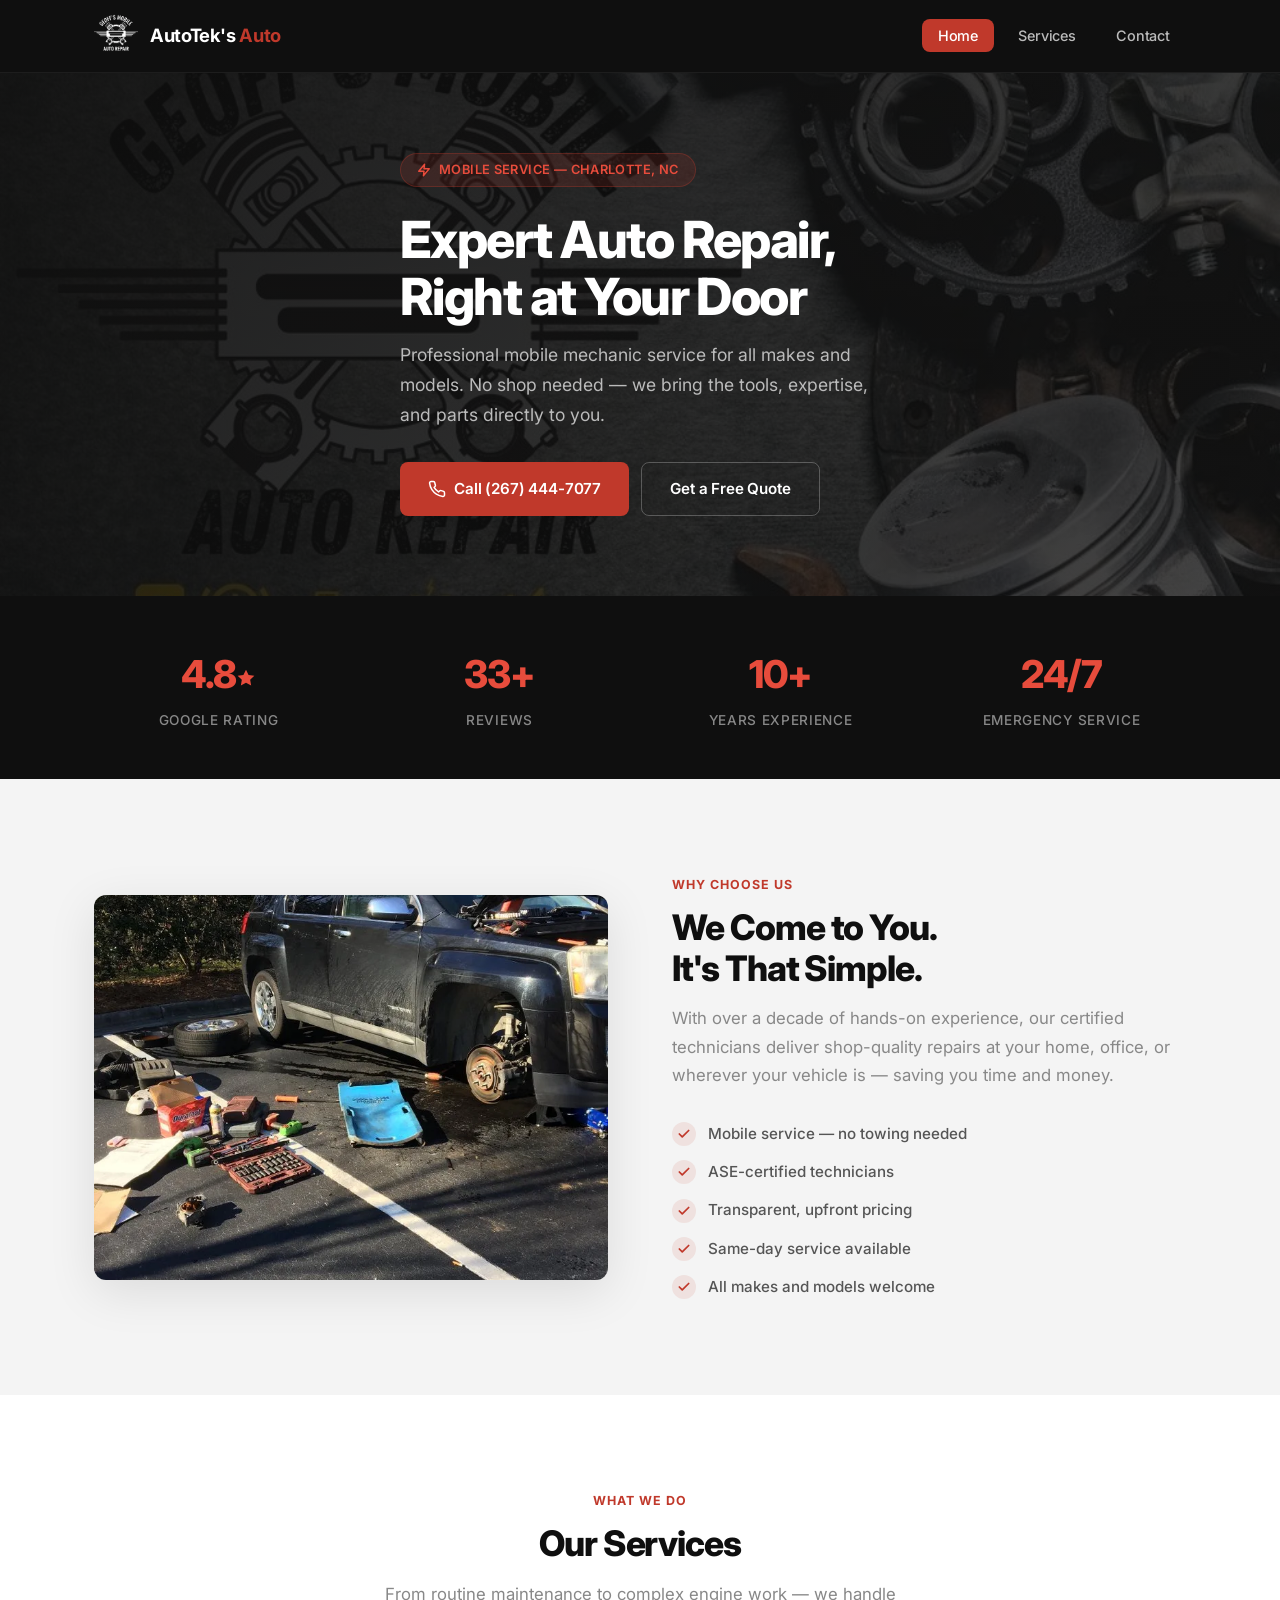
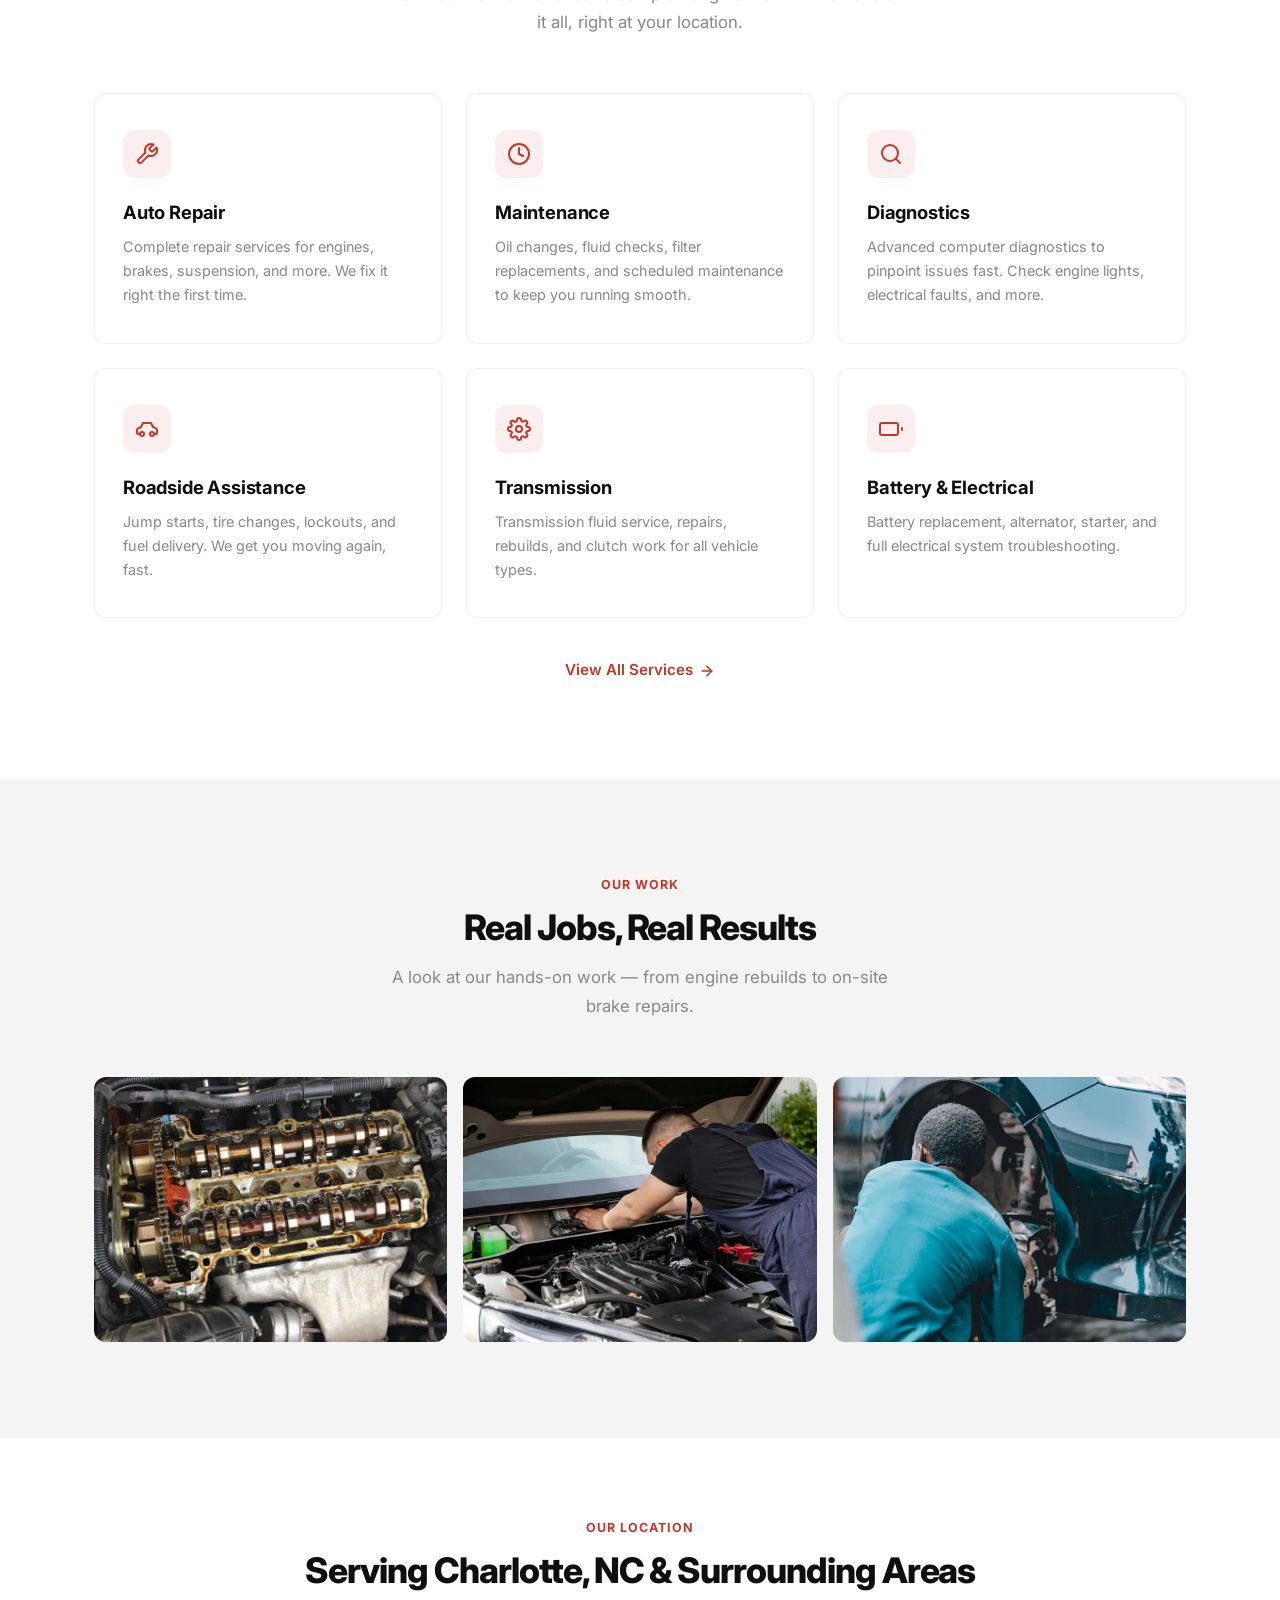
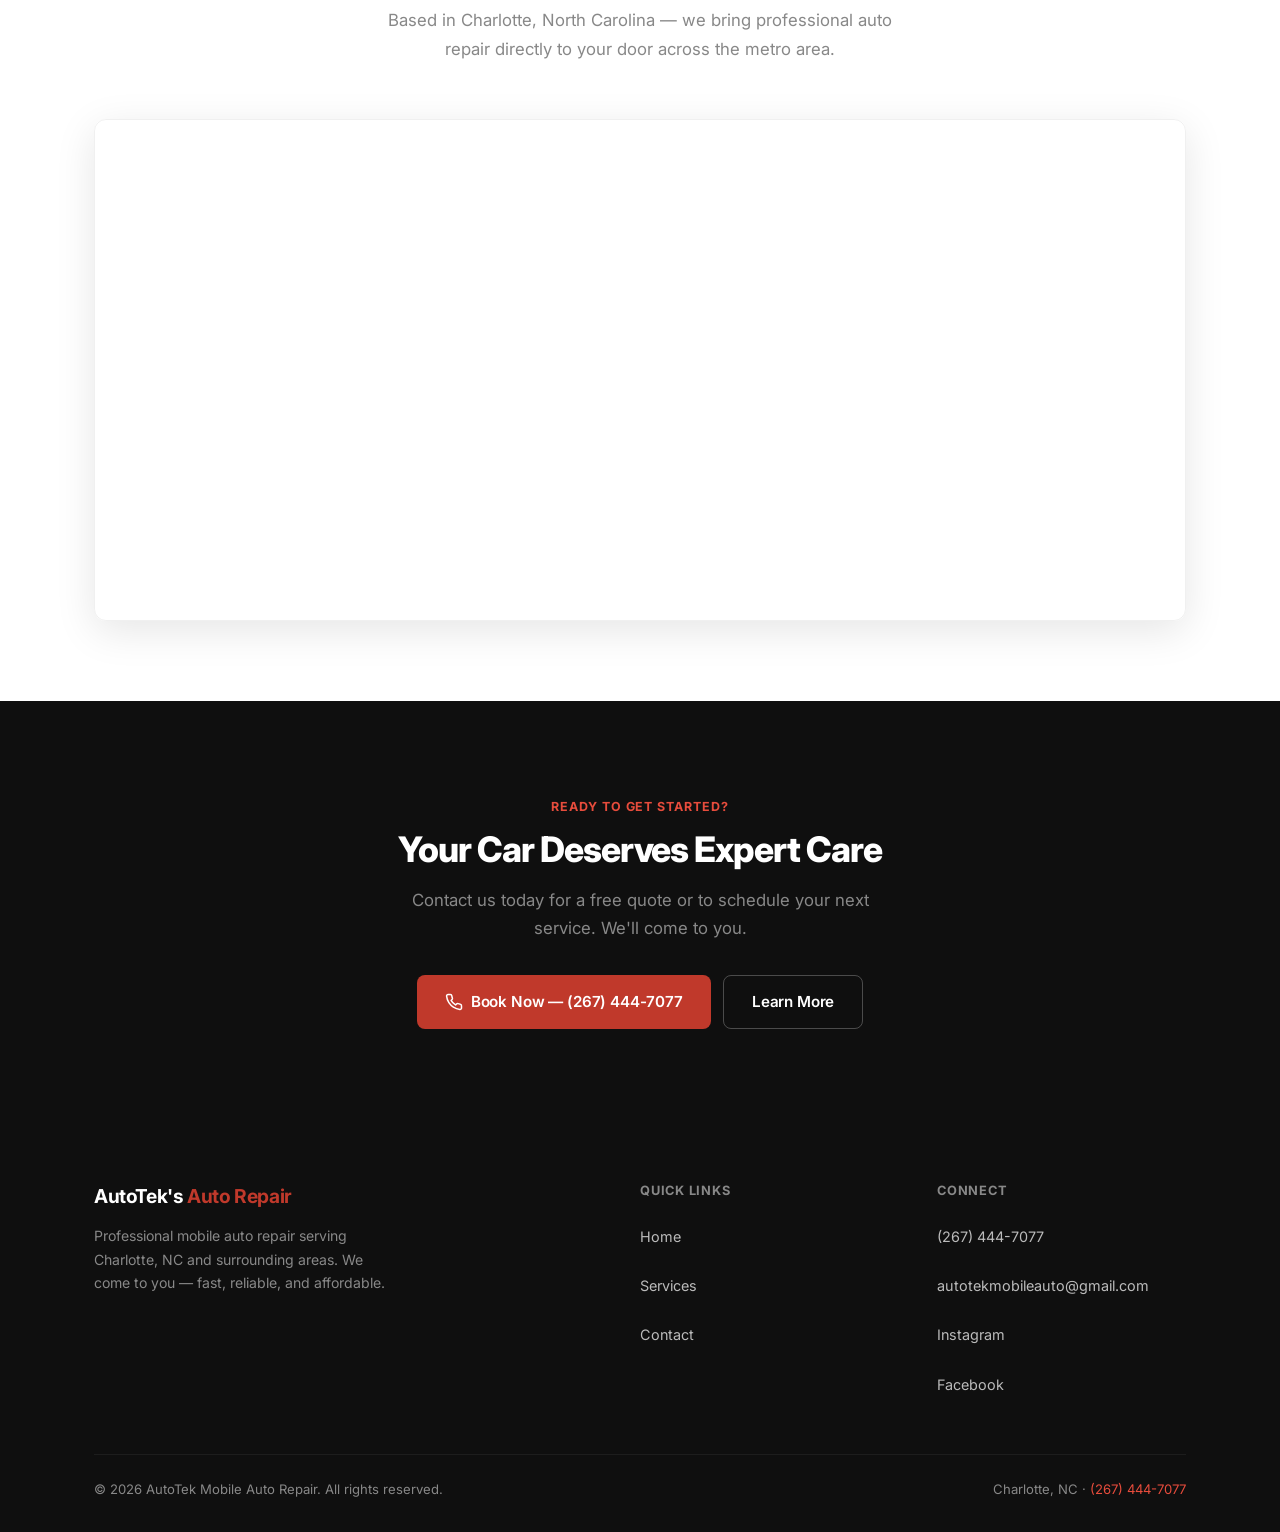
==== commit f39d8f8b: "Update review count, star rating, and phone number - Reviews: 177 → 33 - Rating: 4.1 → 4.8 - Phone: " ====
--- a/index.html
+++ b/index.html
@@ -6,7 +6,7 @@
     <meta name="viewport" content="width=device-width, initial-scale=1.0">
     <title>AutoTek Mobile Auto Repair — Professional Mobile Mechanic in Charlotte, NC</title>
     <meta name="description"
-        content="AutoTek Mobile Auto Repair provides professional mobile auto repair, maintenance, and diagnostics in Charlotte, NC. We come to you. Call (704) 236-5670.">
+        content="AutoTek Mobile Auto Repair provides professional mobile auto repair, maintenance, and diagnostics in Charlotte, NC. We come to you. Call (267) 444-7077.">
     <meta name="keywords"
         content="mobile auto repair Charlotte NC, mobile mechanic, car repair, auto maintenance, transmission repair, roadside assistance, mechanic near me, Charlotte auto repair">
     <meta name="geo.region" content="US-NC">
@@ -20,7 +20,7 @@
     <meta name="apple-mobile-web-app-status-bar-style" content="black-translucent">
     <meta property="og:title" content="AutoTek Mobile Auto Repair — Professional Mobile Mechanic in Charlotte, NC">
     <meta property="og:description"
-        content="Expert mobile auto repair services in Charlotte, NC. We come to you! Repairs, maintenance, diagnostics & roadside assistance. Call (704) 236-5670 for a free quote.">
+        content="Expert mobile auto repair services in Charlotte, NC. We come to you! Repairs, maintenance, diagnostics & roadside assistance. Call (267) 444-7077 for a free quote.">
     <meta property="og:type" content="business.business">
     <meta property="og:url" content="https://autotekmobileauto.com/">
     <meta property="og:image" content="https://autotekmobileauto.com/assets/og-image.jpg">
@@ -73,7 +73,7 @@
       "name": "AutoTek Mobile Auto Repair",
       "image": "https://autotekmobileauto.com/assets/logo.webp",
       "description": "Professional mobile auto repair services in Charlotte, NC. Expert mechanics come to you for repairs, maintenance, diagnostics & roadside assistance.",
-      "telephone": "(704) 236-5670",
+      "telephone": "(267) 444-7077",
       "email": "autotekmobileauto@gmail.com",
       "address": {
         "@type": "PostalAddress",
@@ -100,8 +100,8 @@
       ],
       "aggregateRating": {
         "@type": "AggregateRating",
-        "ratingValue": "4.1",
-        "reviewCount": "177"
+        "ratingValue": "4.8",
+        "reviewCount": "33"
       }
     }
     </script>
@@ -152,13 +152,13 @@
                     <p>Professional mobile mechanic service for all makes and models. No shop needed — we bring the
                         tools, expertise, and parts directly to you.</p>
                     <div class="hero-actions">
-                        <a href="tel:+17042365670" class="btn btn-primary">
+                        <a href="tel:+12674447077" class="btn btn-primary">
                             <svg width="18" height="18" viewBox="0 0 24 24" fill="none" stroke="currentColor"
                                 stroke-width="2" stroke-linecap="round" stroke-linejoin="round" aria-hidden="true" focusable="false">
                                 <path
                                     d="M22 16.92v3a2 2 0 0 1-2.18 2 19.79 19.79 0 0 1-8.63-3.07 19.5 19.5 0 0 1-6-6 19.79 19.79 0 0 1-3.07-8.67A2 2 0 0 1 4.11 2h3a2 2 0 0 1 2 1.72c.127.96.361 1.903.7 2.81a2 2 0 0 1-.45 2.11L8.09 9.91a16 16 0 0 0 6 6l1.27-1.27a2 2 0 0 1 2.11-.45c.907.339 1.85.573 2.81.7A2 2 0 0 1 22 16.92z" />
                             </svg>
-                            Call (704) 236-5670
+                            Call (267) 444-7077
                         </a>
                         <a href="contact.html" class="btn btn-outline">Get a Free Quote</a>
                     </div>
@@ -170,14 +170,14 @@
             <div class="container">
                 <div class="stats-grid">
                     <div class="stat-item">
-                        <h3>4.1<svg width="20" height="20" viewBox="0 0 24 24" fill="currentColor" aria-hidden="true" focusable="false">
+                        <h3>4.8<svg width="20" height="20" viewBox="0 0 24 24" fill="currentColor" aria-hidden="true" focusable="false">
                                 <polygon
                                     points="12 2 15.09 8.26 22 9.27 17 14.14 18.18 21.02 12 17.77 5.82 21.02 7 14.14 2 9.27 8.91 8.26 12 2" />
                             </svg></h3>
                         <p>Google Rating</p>
                     </div>
                     <div class="stat-item">
-                        <h3>177+</h3>
+                        <h3>33+</h3>
                         <p>Reviews</p>
                     </div>
                     <div class="stat-item">
@@ -363,13 +363,13 @@
                 <p class="section-subtitle mx-auto" style="color: var(--gray-500);">Contact us today for a free quote or
                     to schedule your next service. We'll come to you.</p>
                 <div class="cta-actions">
-                    <a href="tel:+17042365670" class="btn btn-primary">
+                    <a href="tel:+12674447077" class="btn btn-primary">
                         <svg width="18" height="18" viewBox="0 0 24 24" fill="none" stroke="currentColor"
                             stroke-width="2" stroke-linecap="round" stroke-linejoin="round" aria-hidden="true" focusable="false">
                             <path
                                 d="M22 16.92v3a2 2 0 0 1-2.18 2 19.79 19.79 0 0 1-8.63-3.07 19.5 19.5 0 0 1-6-6 19.79 19.79 0 0 1-3.07-8.67A2 2 0 0 1 4.11 2h3a2 2 0 0 1 2 1.72c.127.96.361 1.903.7 2.81a2 2 0 0 1-.45 2.11L8.09 9.91a16 16 0 0 0 6 6l1.27-1.27a2 2 0 0 1 2.11-.45c.907.339 1.85.573 2.81.7A2 2 0 0 1 22 16.92z" />
                         </svg>
-                        Book Now — (704) 236-5670
+                        Book Now — (267) 444-7077
                     </a>
                     <a href="contact.html" class="btn btn-outline">Learn More</a>
                 </div>
@@ -397,7 +397,7 @@
                 <div class="footer-col">
                     <h4>Connect</h4>
                     <ul>
-                        <li><a href="tel:+17042365670">(704) 236-5670</a></li>
+                        <li><a href="tel:+12674447077">(267) 444-7077</a></li>
                         <li><a href="mailto:autotekmobileauto@gmail.com">autotekmobileauto@gmail.com</a></li>
                         <li><a href="https://www.instagram.com/AutoTeksmobileauto/" target="_blank"
                                 rel="noopener noreferrer">Instagram</a></li>
@@ -408,7 +408,7 @@
             </div>
             <div class="footer-bottom">
                 <p>&copy; <span class="copyright-year">2025</span> AutoTek Mobile Auto Repair. All rights reserved.</p>
-                <p>Charlotte, NC &middot; <a href="tel:+17042365670">(704) 236-5670</a></p>
+                <p>Charlotte, NC &middot; <a href="tel:+12674447077">(267) 444-7077</a></p>
             </div>
         </div>
     </footer>
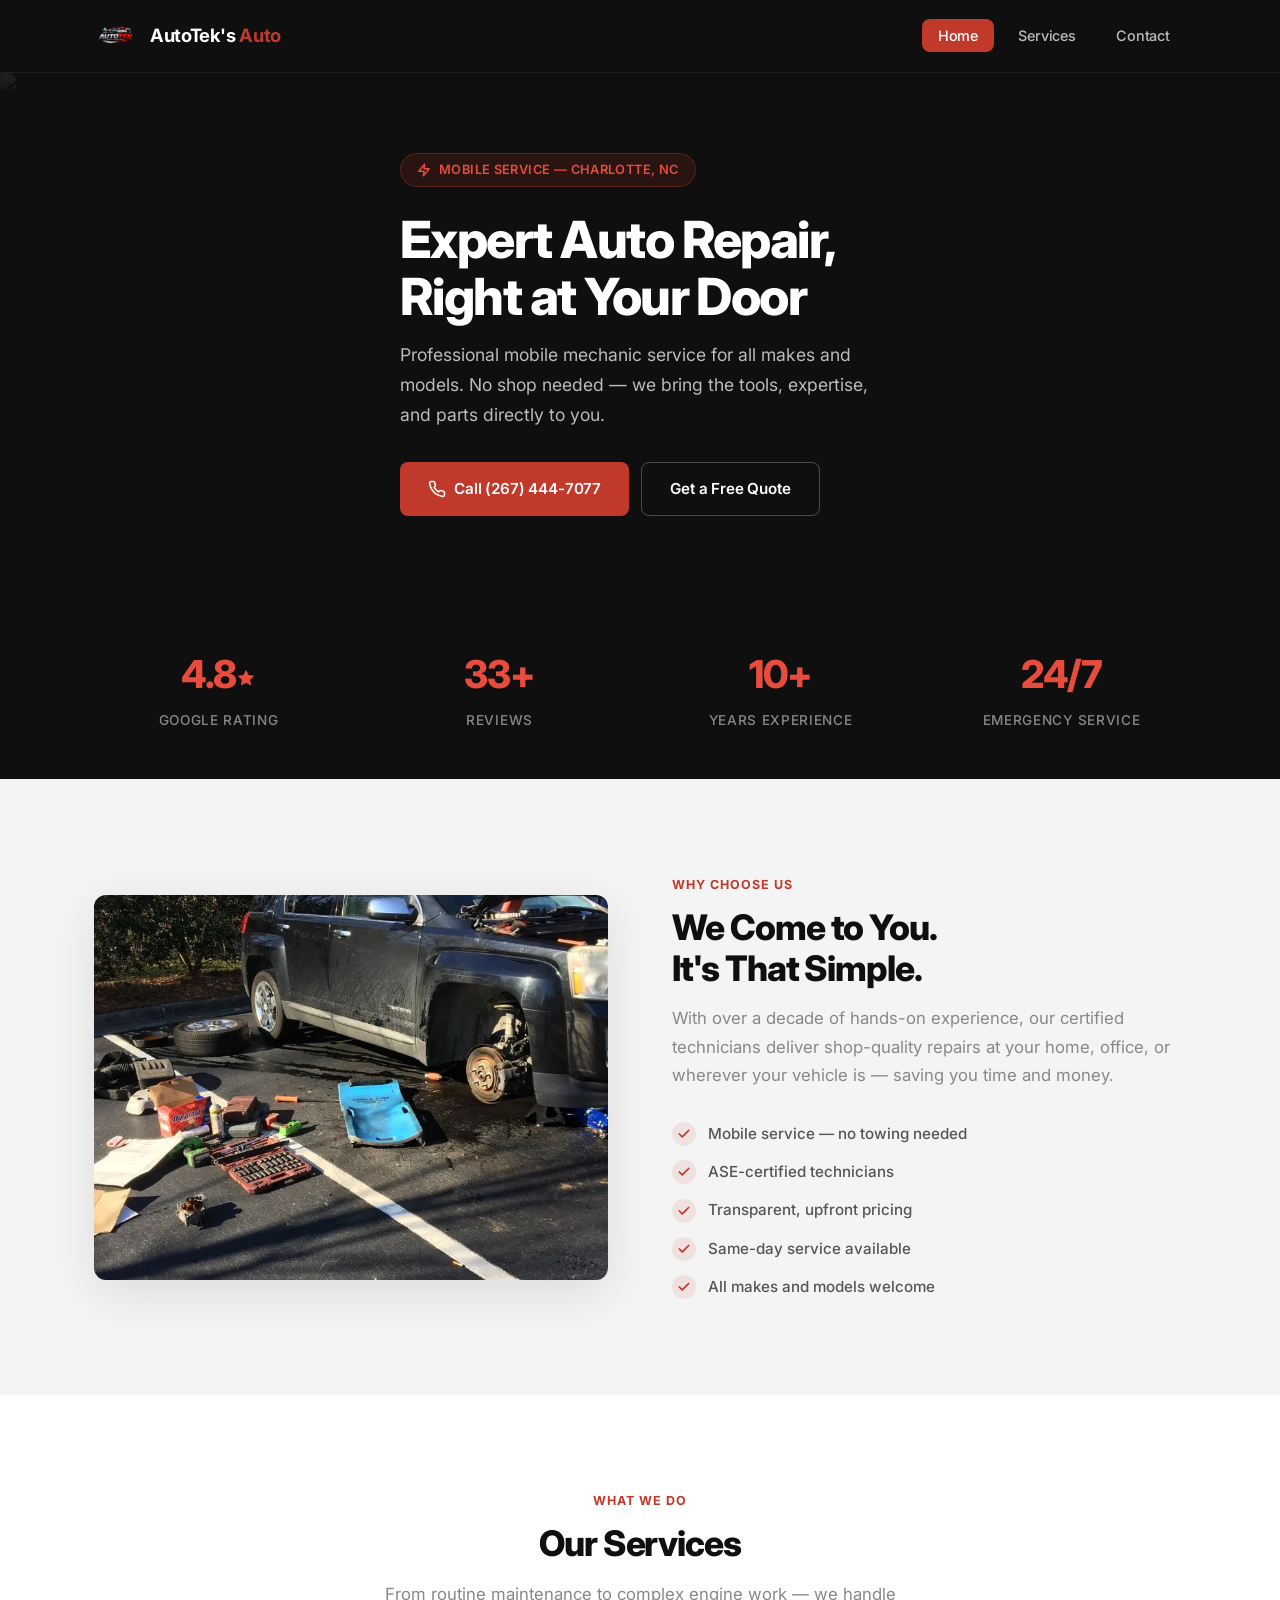
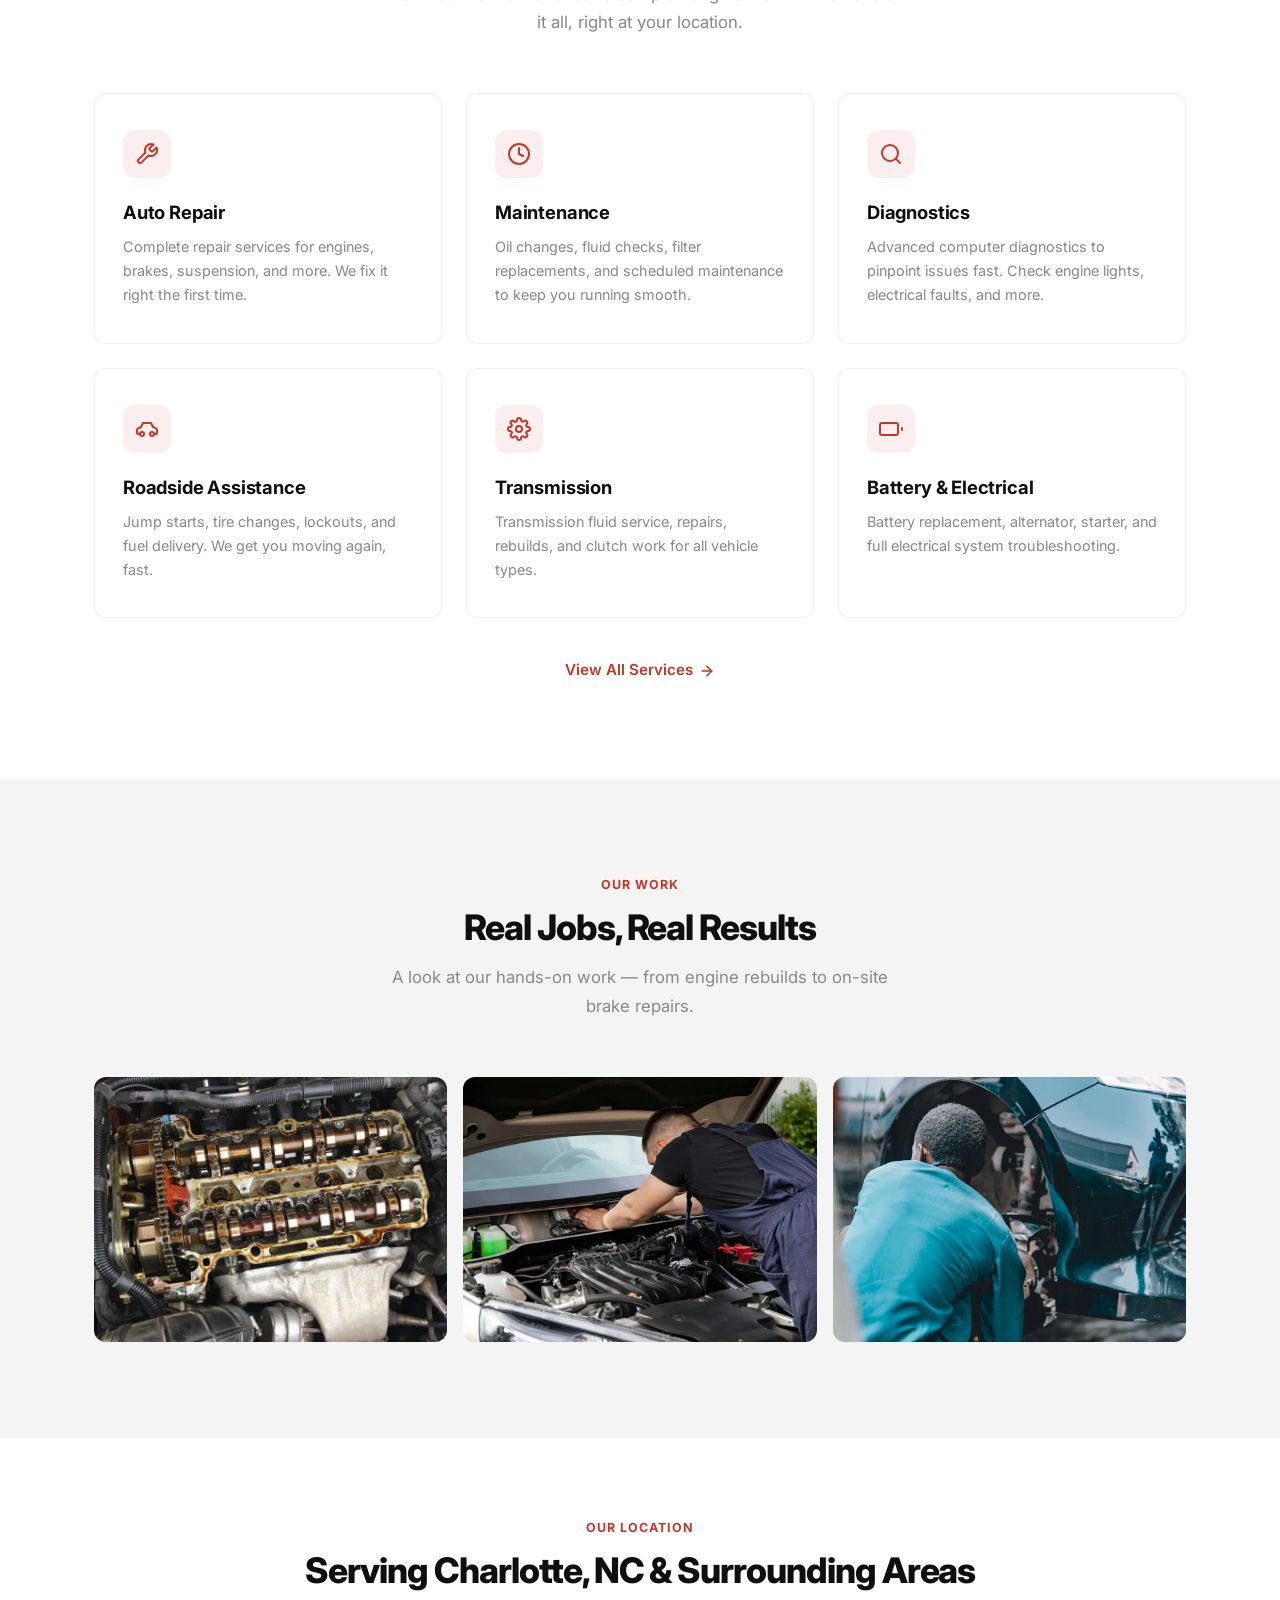
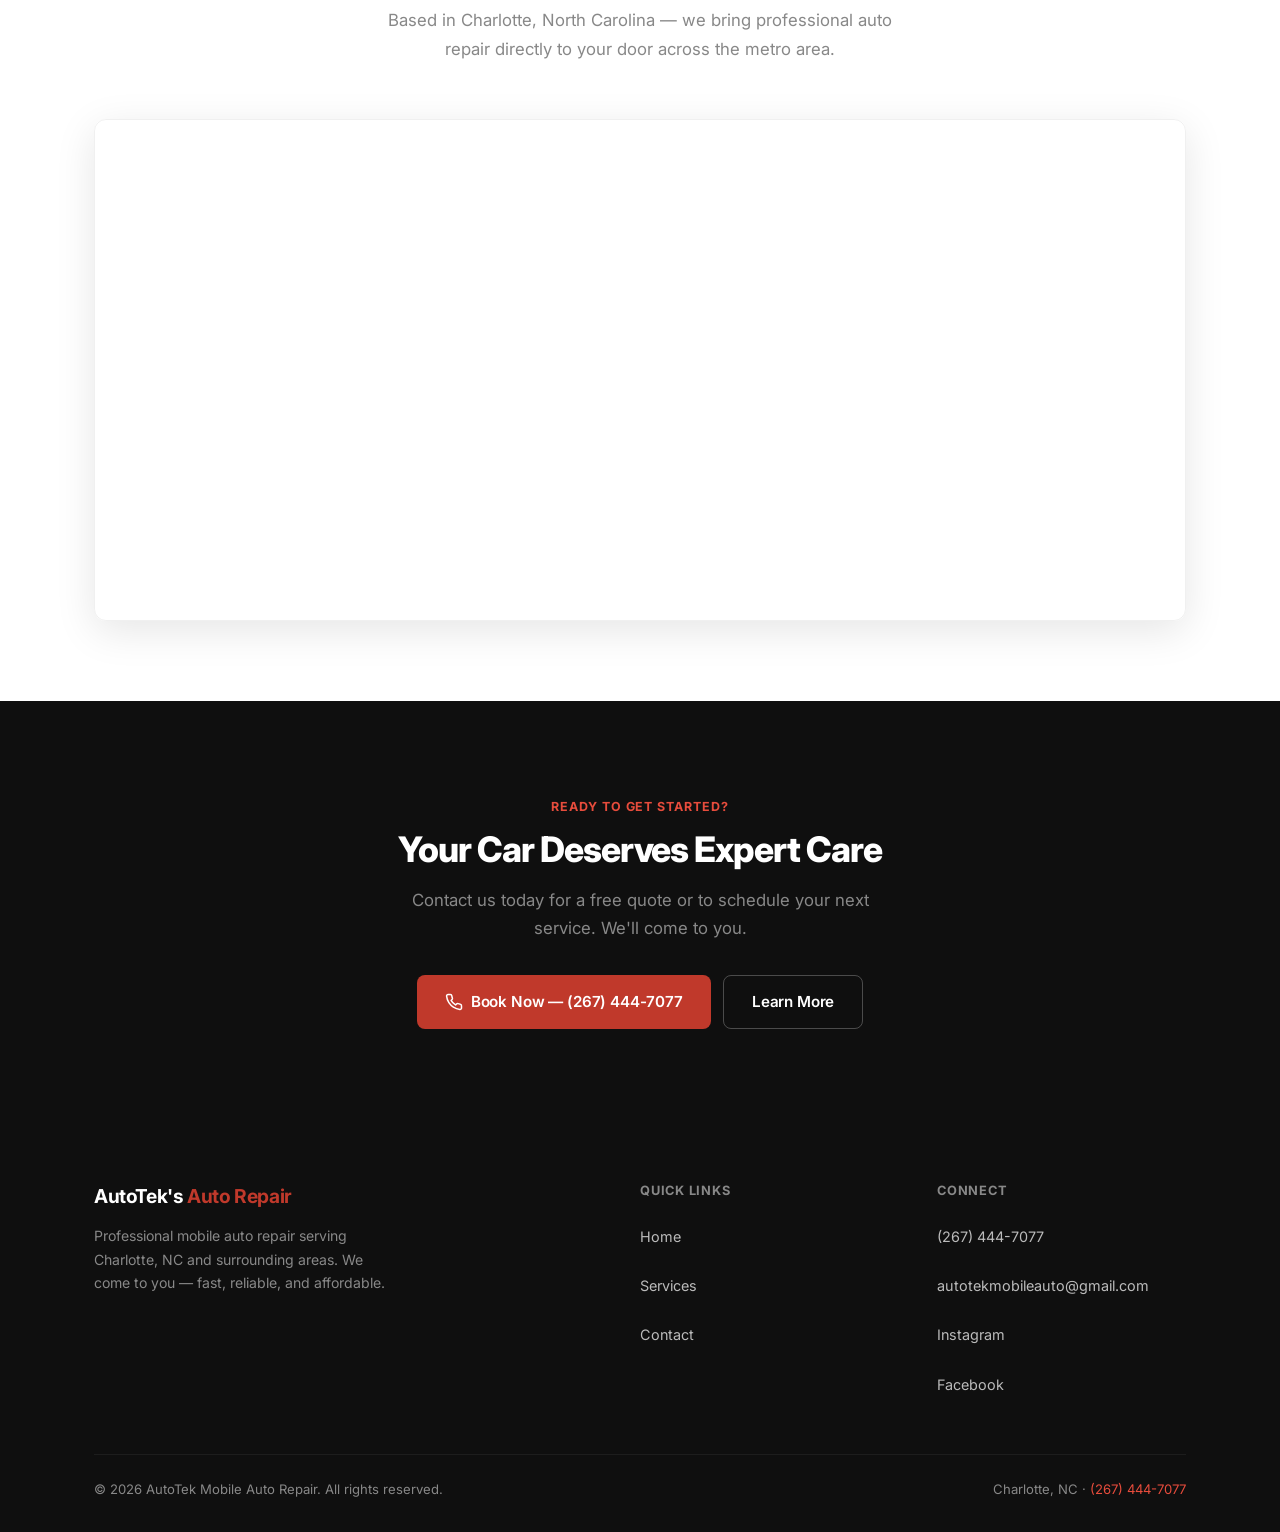
==== commit c51d8827: "Add AutoTek logo and update favicon; fix asset references - Add new logo (assets/o.png), favicon (as" ====
--- a/index.html
+++ b/index.html
@@ -34,7 +34,7 @@
     <meta name="robots" content="index, follow, max-image-preview:large, max-snippet:-1, max-video-preview:-1">
     <meta name="theme-color" content="#FF3B30">
     <link rel="canonical" href="https://autotekmobileauto.com/">
-    <link rel="icon" type="image/x-icon" href="assets/favicon.ico">
+    <link rel="icon" type="image/png" href="assets/favicon.png">
     <link rel="apple-touch-icon" href="assets/apple-touch-icon.png">
     <link rel="preload" as="image" href="assets/o (3).webp">
     <link rel="preconnect" href="https://fonts.googleapis.com">
@@ -71,7 +71,7 @@
       "@context": "https://schema.org",
       "@type": "LocalBusiness",
       "name": "AutoTek Mobile Auto Repair",
-      "image": "https://autotekmobileauto.com/assets/logo.webp",
+      "image": "https://autotekmobileauto.com/assets/o.png",
       "description": "Professional mobile auto repair services in Charlotte, NC. Expert mechanics come to you for repairs, maintenance, diagnostics & roadside assistance.",
       "telephone": "(267) 444-7077",
       "email": "autotekmobileauto@gmail.com",
@@ -112,7 +112,7 @@
     <nav class="navbar">
         <div class="container">
             <a href="index.html" class="logo">
-                <img src="assets/logo.webp" alt="AutoTek Mobile Auto Repair Logo" class="logo-img" width="40" height="40">
+                <img src="assets/o.png" alt="AutoTek Mobile Auto Repair Logo" class="logo-img" width="40" height="40">
                 <span class="logo-text">AutoTek's <span>Auto</span></span>
             </a>
             <button class="mobile-toggle" id="mobileToggle" aria-label="Toggle menu" aria-expanded="false" aria-controls="navLinks">
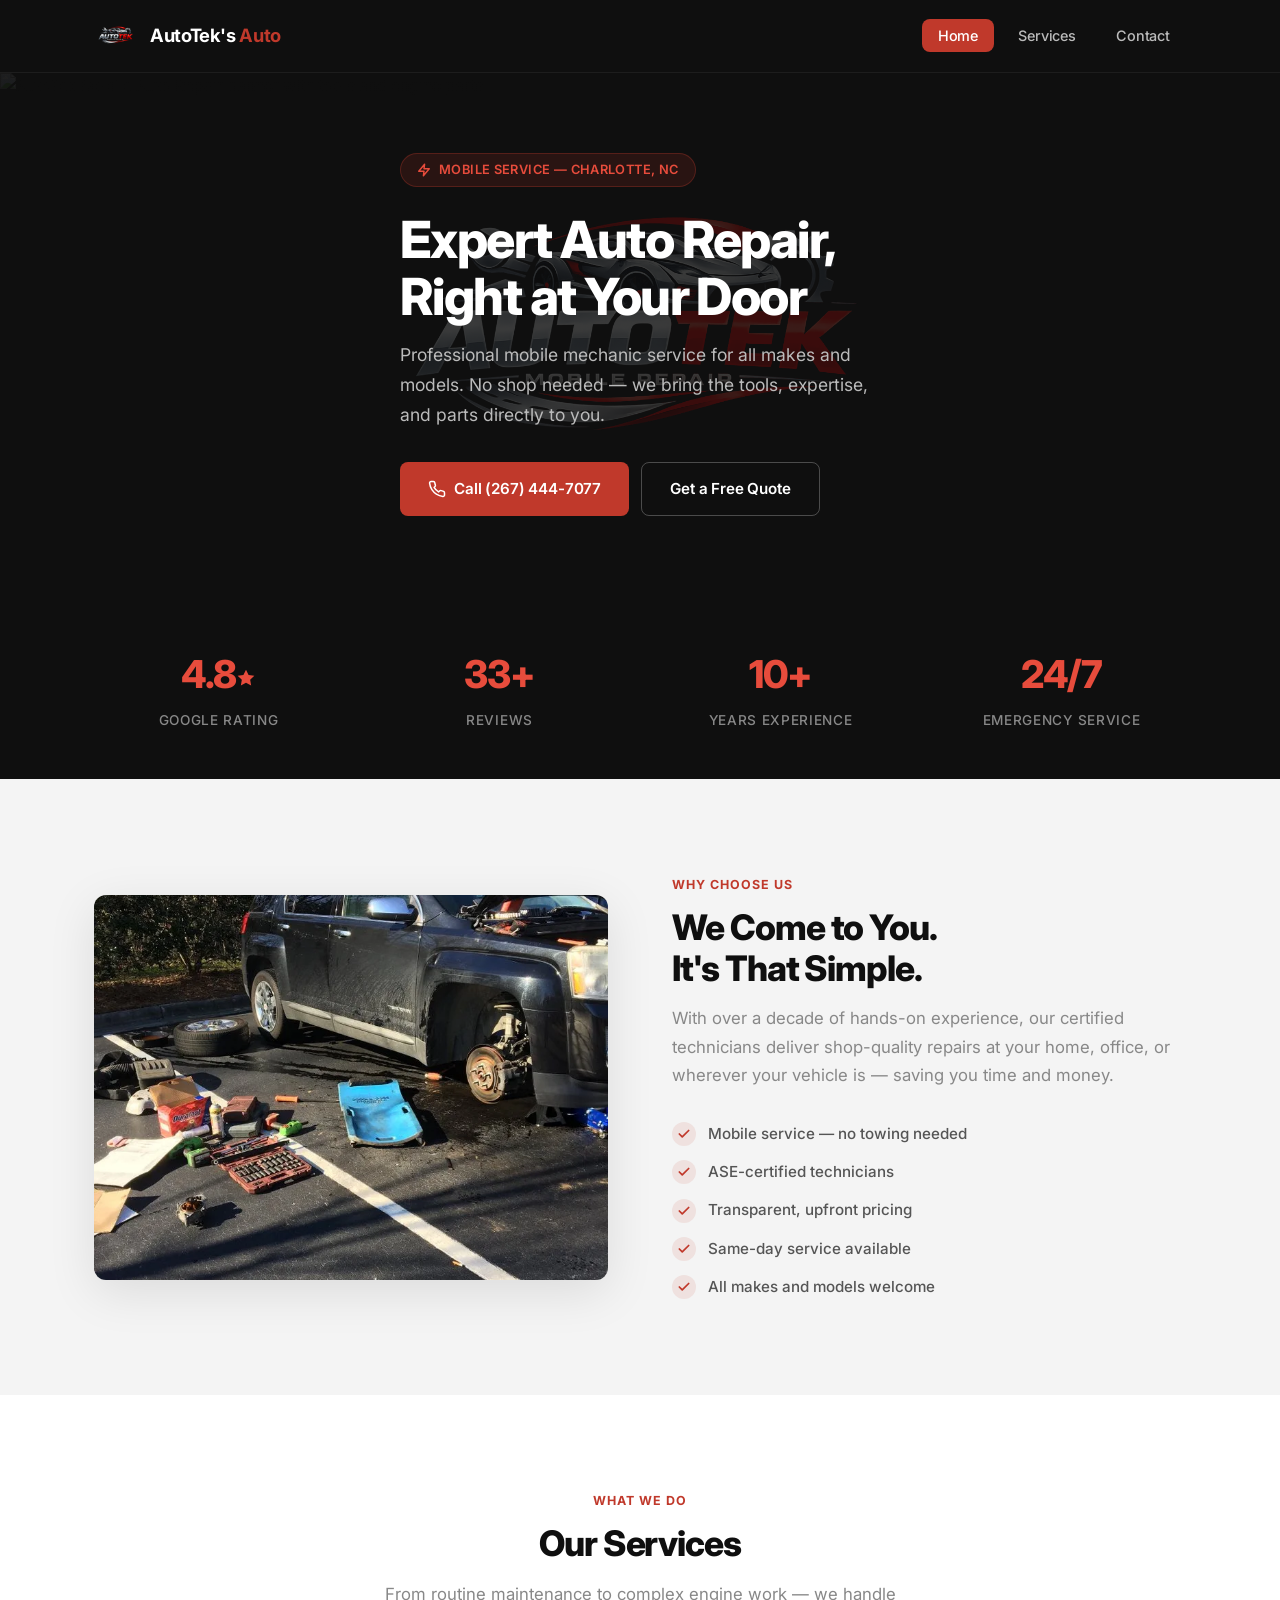
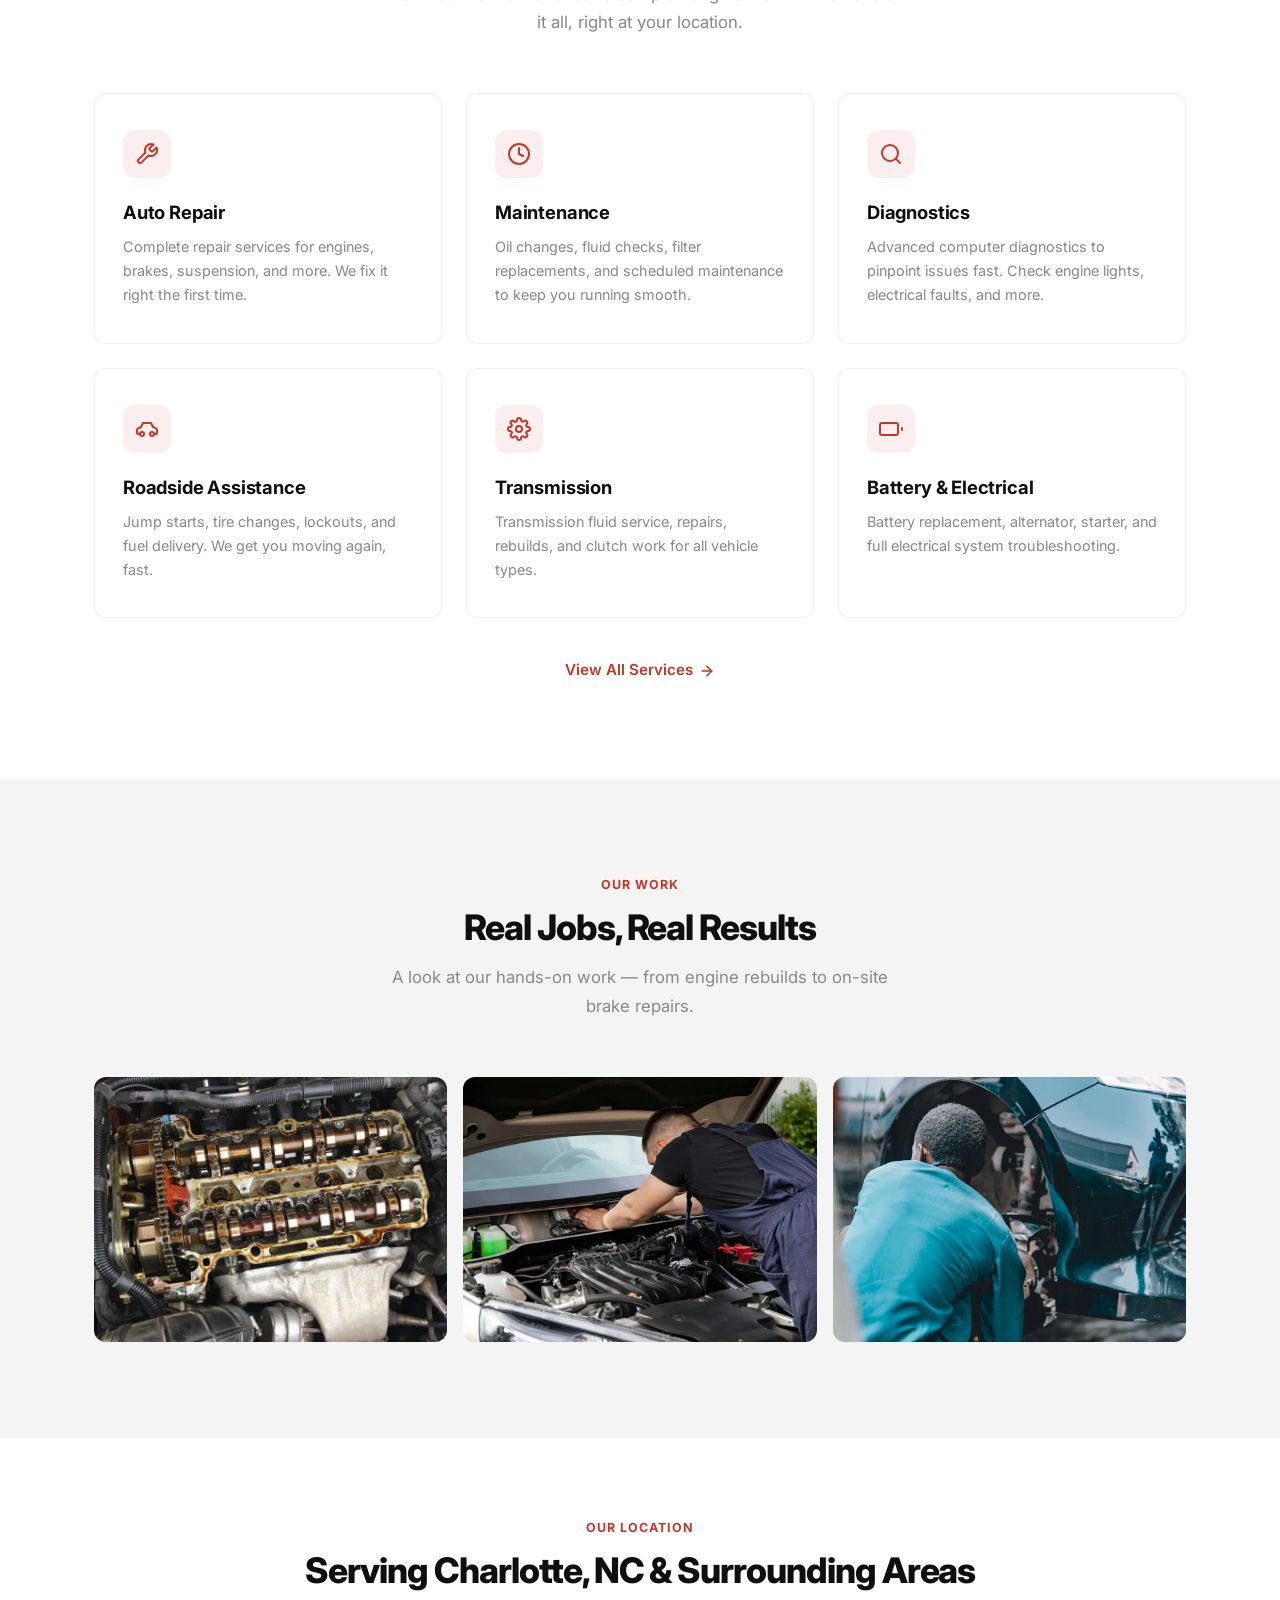
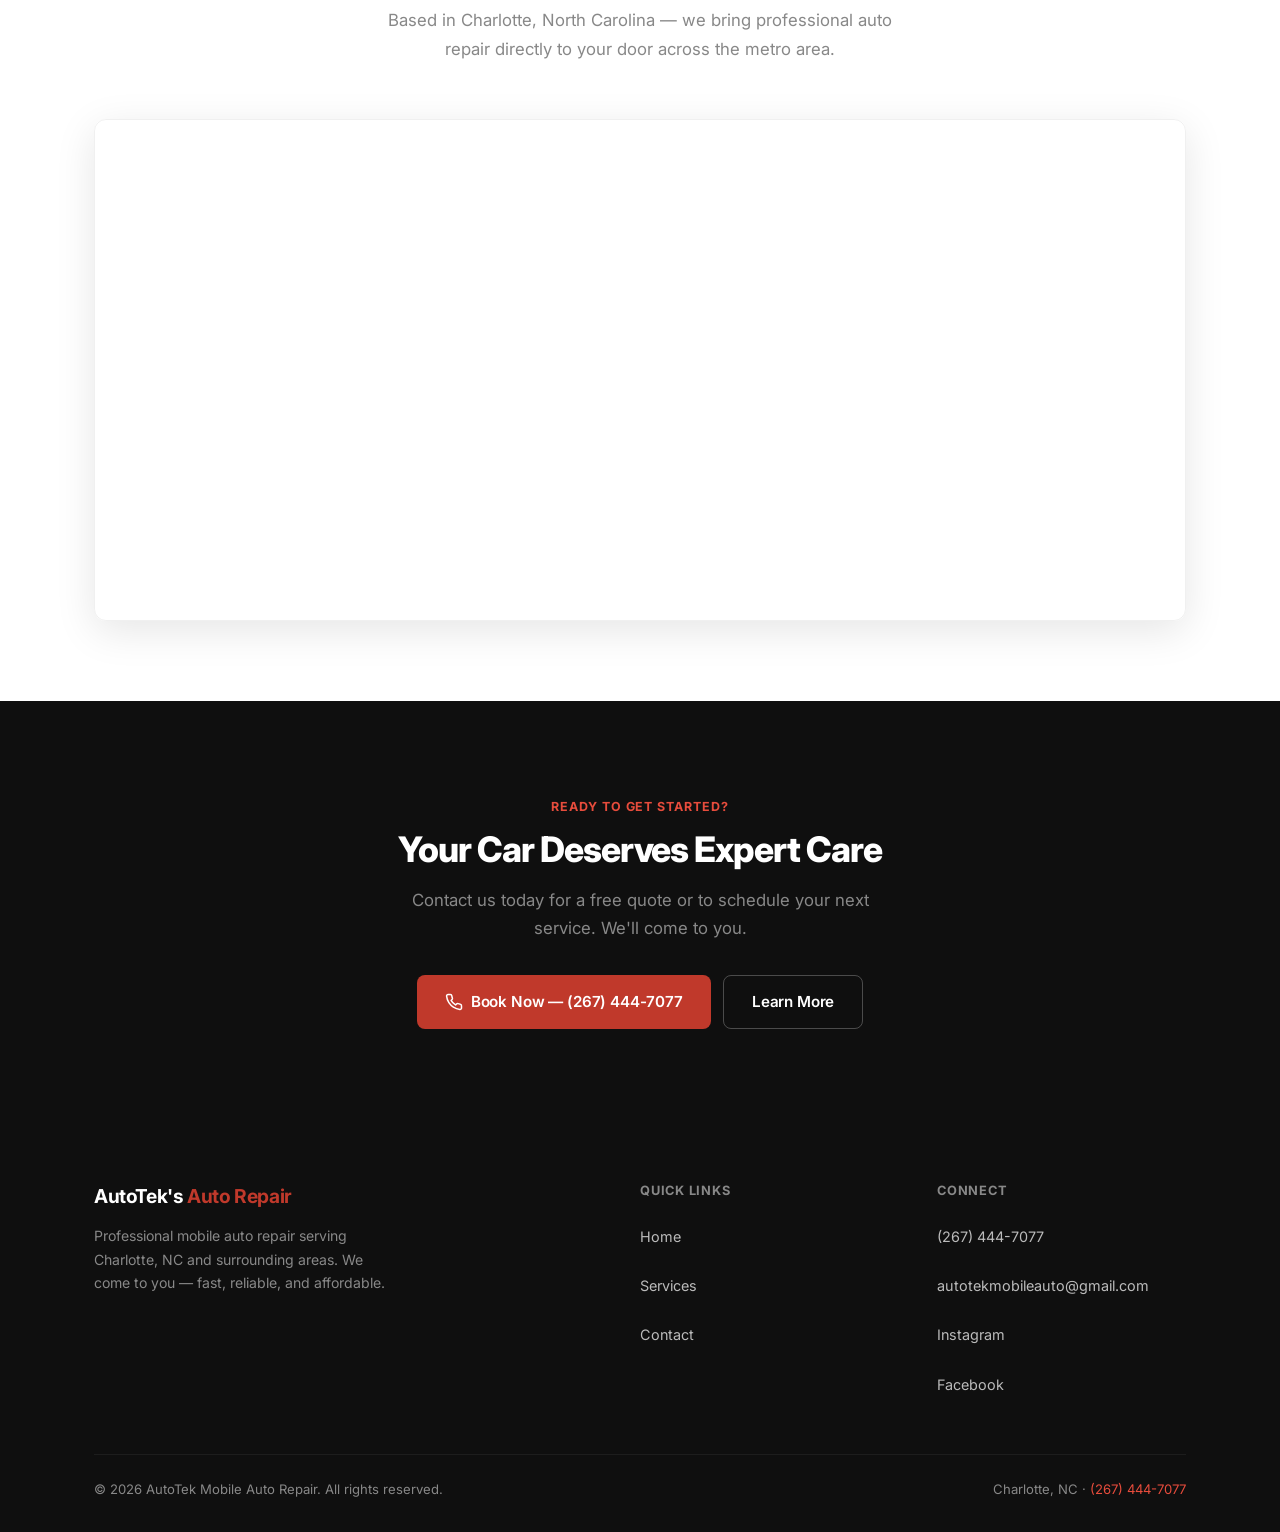
==== commit d33efa8a: "Add logo watermark behind hero text Places the AutoTek logo as a centered semi-transparent layer beh" ====
--- a/index.html
+++ b/index.html
@@ -139,6 +139,9 @@
                     width="1200" height="800" fetchpriority="high" loading="eager" decoding="sync">
             </div>
             <div class="hero-overlay"></div>
+            <div class="hero-logo-bg">
+                <img src="assets/o.png" alt="" aria-hidden="true">
+            </div>
             <div class="container">
                 <div class="hero-content">
                     <div class="hero-badge">
--- a/styles.css
+++ b/styles.css
@@ -146,9 +146,27 @@
     z-index: 2;
 }
 
+.hero-logo-bg {
+    position: absolute;
+    inset: 0;
+    z-index: 3;
+    display: flex;
+    align-items: center;
+    justify-content: center;
+    pointer-events: none;
+}
+
+.hero-logo-bg img {
+    width: min(560px, 80vw);
+    height: auto;
+    opacity: 0.18;
+    mix-blend-mode: screen;
+    filter: saturate(1.4);
+}
+
 .hero .container {
     position: relative;
-    z-index: 3;
+    z-index: 4;
     padding-top: 80px;
     padding-bottom: 80px;
 }
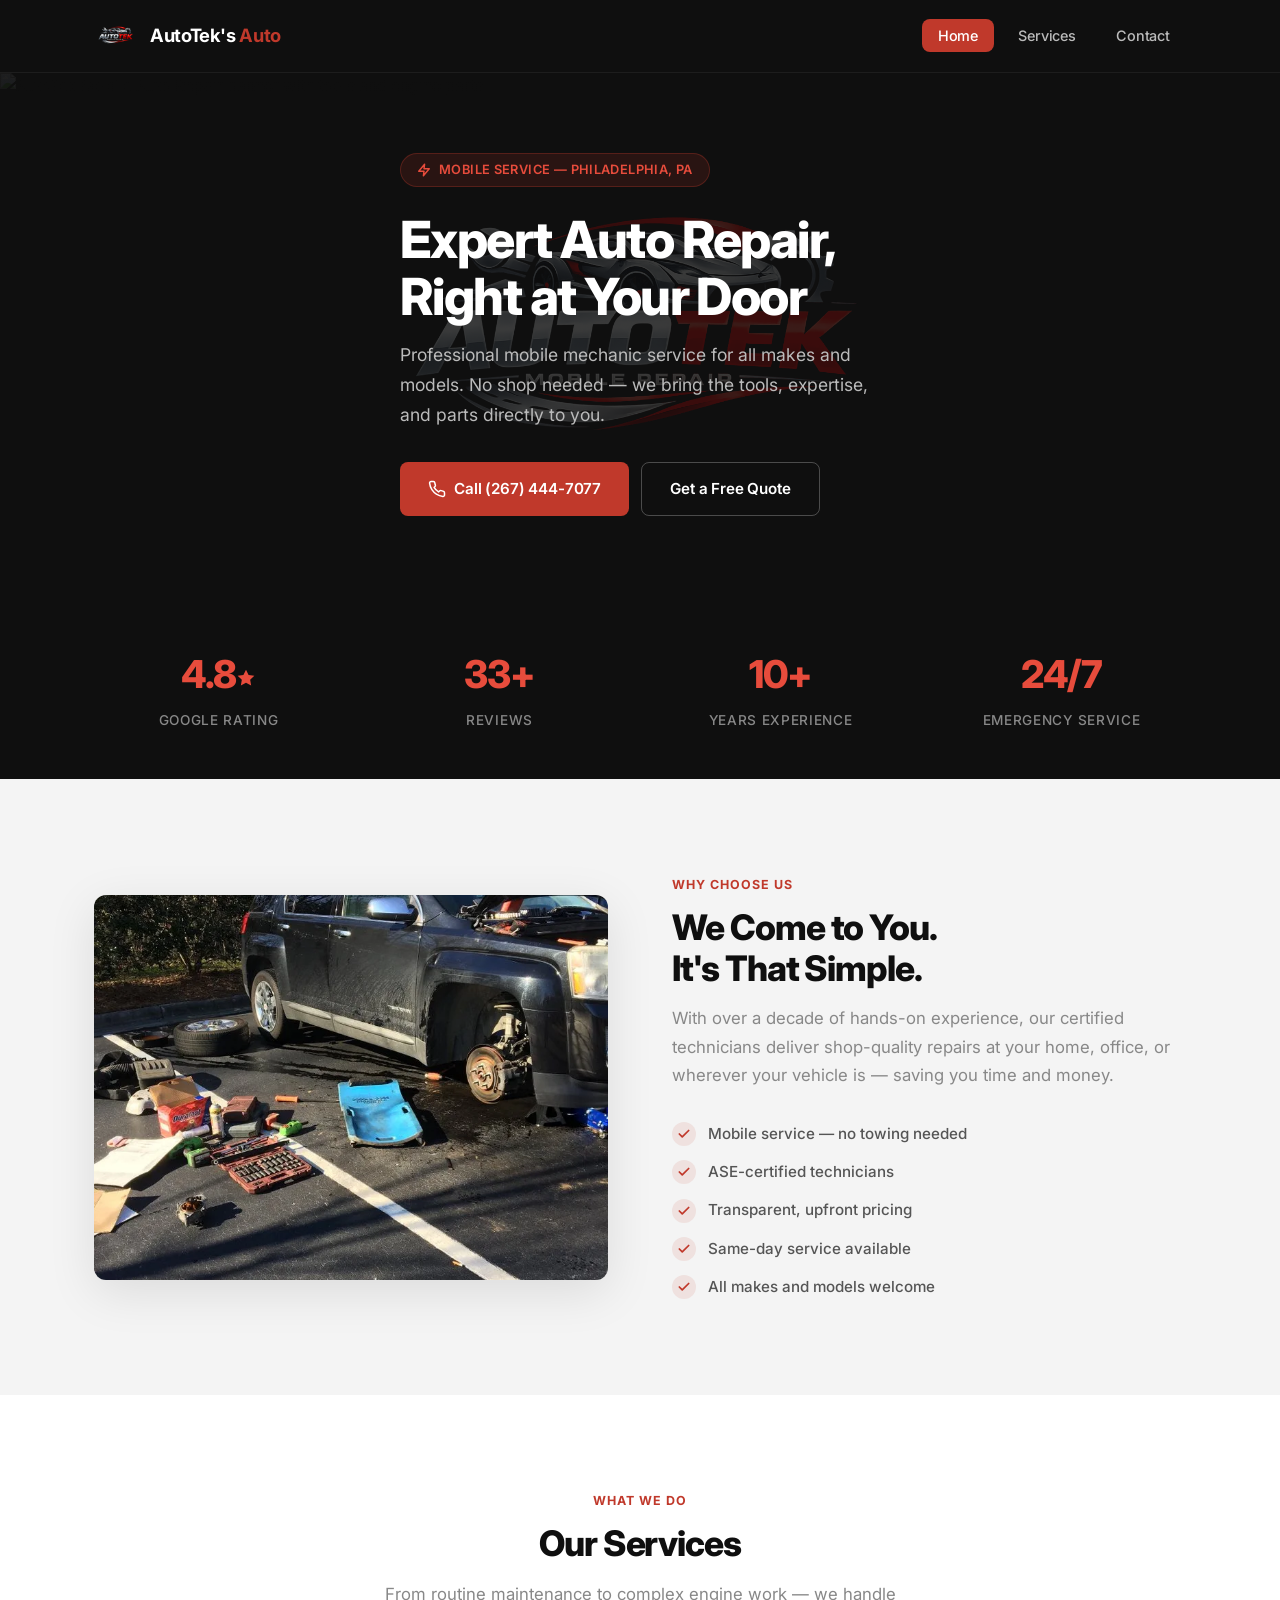
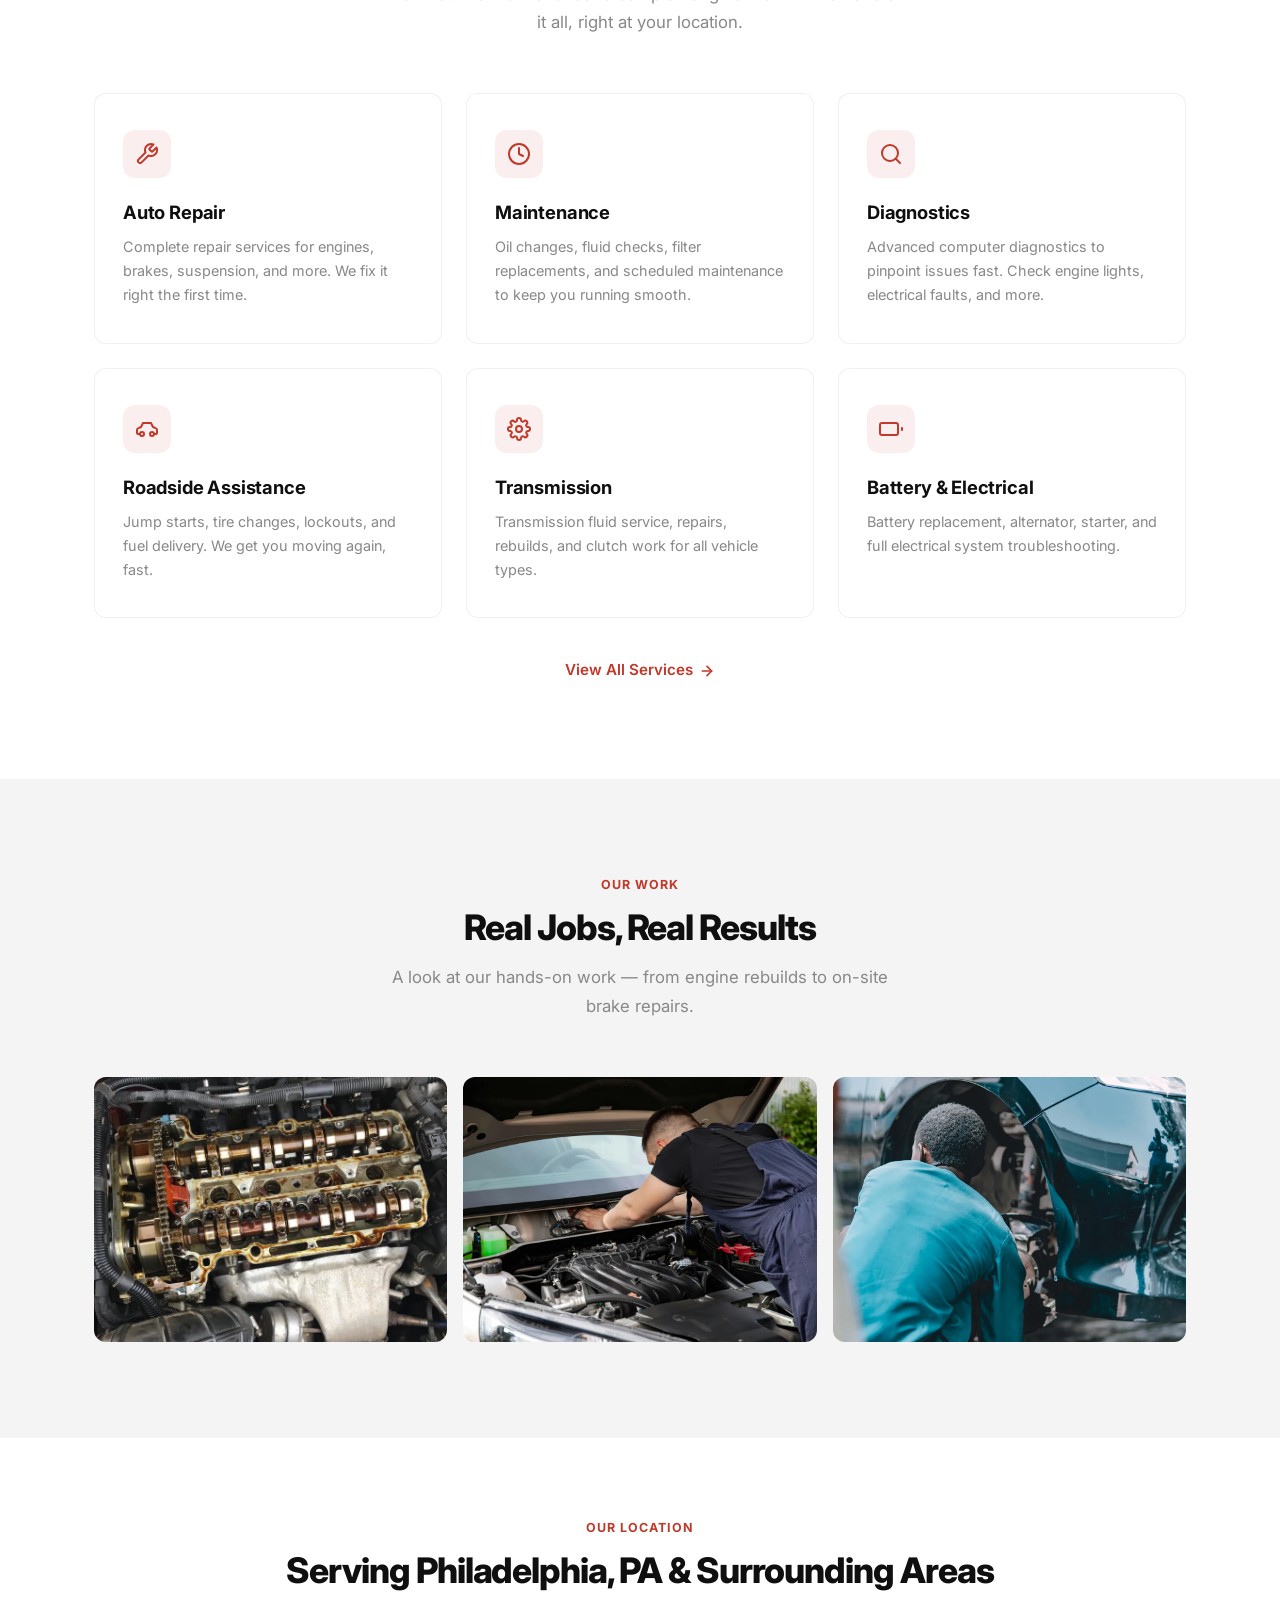
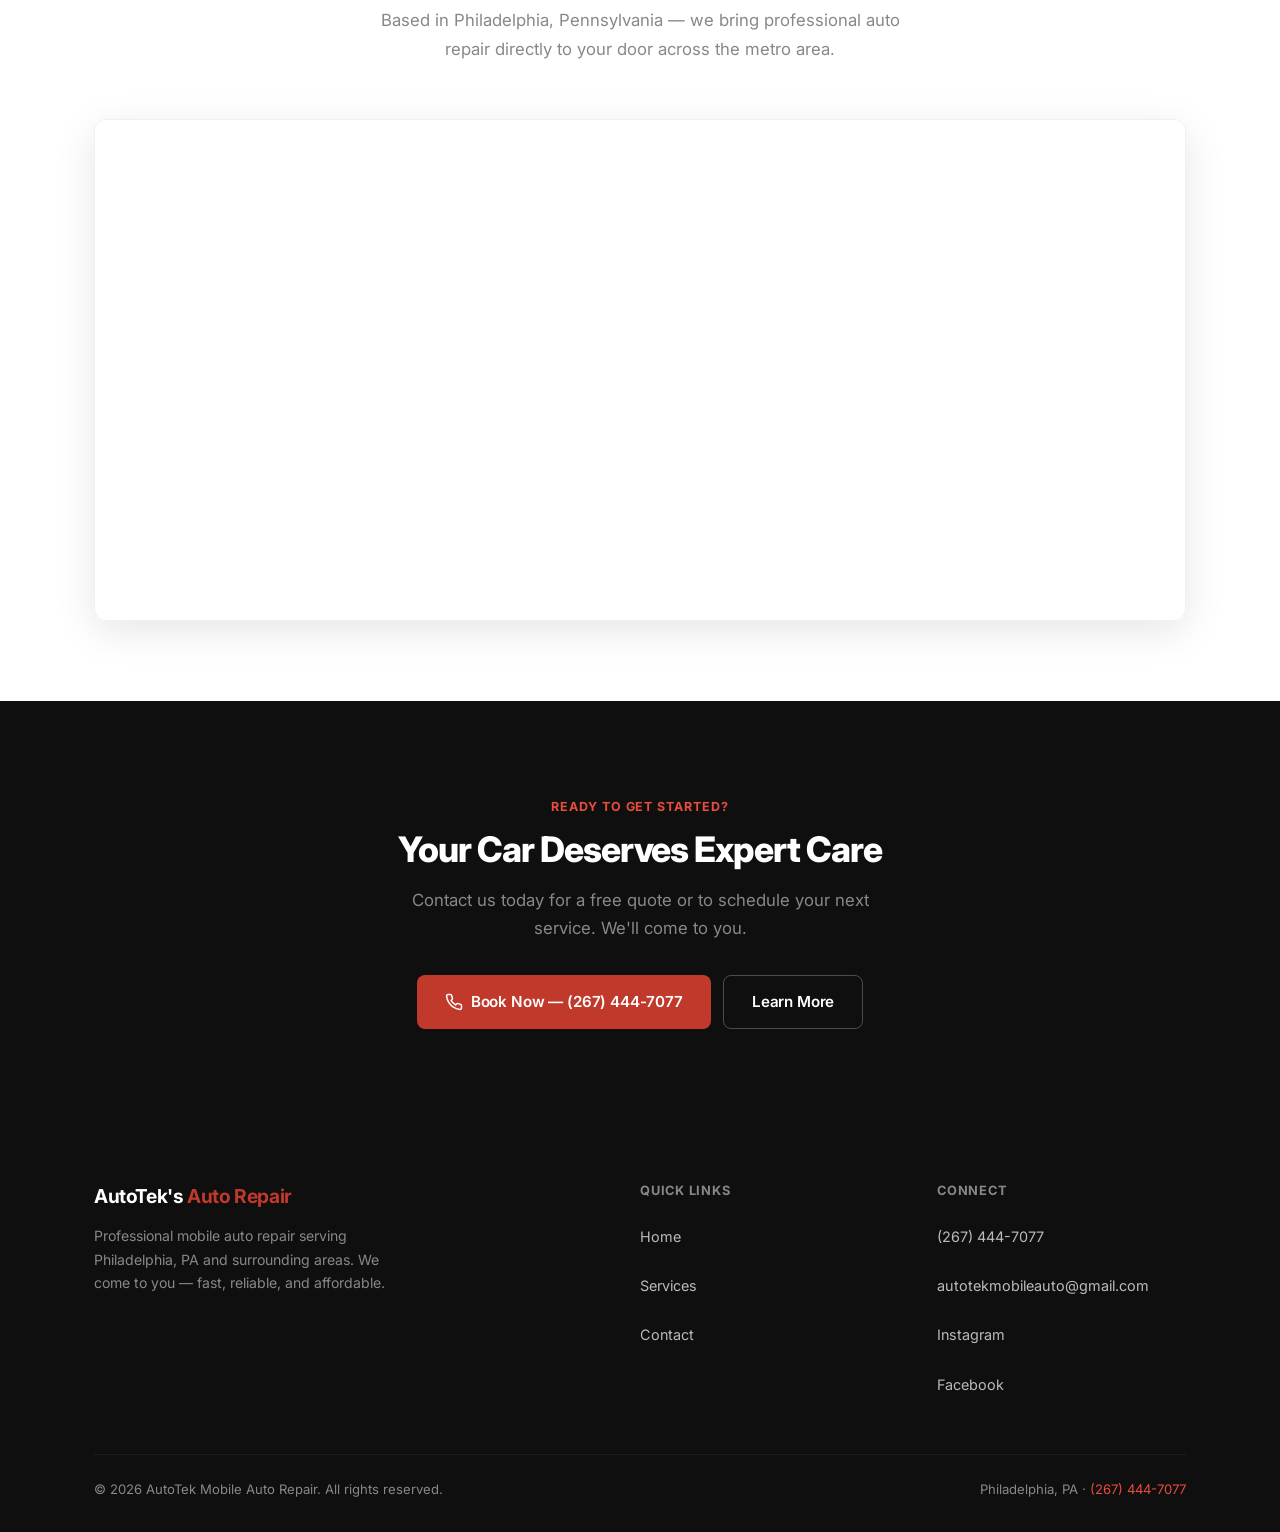
==== commit 6b11c0f9: "Change location from Charlotte, NC to Philadelphia, PA Updates all city/state references, geo coordi" ====
--- a/index.html
+++ b/index.html
@@ -4,30 +4,30 @@
 <head>
     <meta charset="UTF-8">
     <meta name="viewport" content="width=device-width, initial-scale=1.0">
-    <title>AutoTek Mobile Auto Repair — Professional Mobile Mechanic in Charlotte, NC</title>
+    <title>AutoTek Mobile Auto Repair — Professional Mobile Mechanic in Philadelphia, PA</title>
     <meta name="description"
-        content="AutoTek Mobile Auto Repair provides professional mobile auto repair, maintenance, and diagnostics in Charlotte, NC. We come to you. Call (267) 444-7077.">
+        content="AutoTek Mobile Auto Repair provides professional mobile auto repair, maintenance, and diagnostics in Philadelphia, PA. We come to you. Call (267) 444-7077.">
     <meta name="keywords"
-        content="mobile auto repair Charlotte NC, mobile mechanic, car repair, auto maintenance, transmission repair, roadside assistance, mechanic near me, Charlotte auto repair">
-    <meta name="geo.region" content="US-NC">
-    <meta name="geo.placename" content="Charlotte">
-    <meta name="geo.position" content="35.2271;-80.8431">
-    <meta name="ICBM" content="35.2271, -80.8431">
+        content="mobile auto repair Philadelphia PA, mobile mechanic, car repair, auto maintenance, transmission repair, roadside assistance, mechanic near me, Philadelphia auto repair">
+    <meta name="geo.region" content="US-PA">
+    <meta name="geo.placename" content="Philadelphia">
+    <meta name="geo.position" content="39.9526;-75.1652">
+    <meta name="ICBM" content="39.9526, -75.1652">
     <meta name="author" content="AutoTek Mobile Auto Repair">
     <meta name="robots" content="index, follow, max-snippet:-1, max-image-preview:large, max-video-preview:-1">
     <meta name="theme-color" content="#c0392b">
     <meta name="apple-mobile-web-app-capable" content="yes">
     <meta name="apple-mobile-web-app-status-bar-style" content="black-translucent">
-    <meta property="og:title" content="AutoTek Mobile Auto Repair — Professional Mobile Mechanic in Charlotte, NC">
+    <meta property="og:title" content="AutoTek Mobile Auto Repair — Professional Mobile Mechanic in Philadelphia, PA">
     <meta property="og:description"
-        content="Expert mobile auto repair services in Charlotte, NC. We come to you! Repairs, maintenance, diagnostics & roadside assistance. Call (267) 444-7077 for a free quote.">
+        content="Expert mobile auto repair services in Philadelphia, PA. We come to you! Repairs, maintenance, diagnostics & roadside assistance. Call (267) 444-7077 for a free quote.">
     <meta property="og:type" content="business.business">
     <meta property="og:url" content="https://autotekmobileauto.com/">
     <meta property="og:image" content="https://autotekmobileauto.com/assets/og-image.jpg">
     <meta property="og:image:width" content="1200">
     <meta property="og:image:height" content="630">
     <meta name="twitter:card" content="summary_large_image">
-    <meta name="twitter:title" content="AutoTek Mobile Auto Repair - Charlotte, NC">
+    <meta name="twitter:title" content="AutoTek Mobile Auto Repair - Philadelphia, PA">
     <meta name="twitter:description"
         content="Professional mobile auto repair. We come to you! Expert mechanics, transparent pricing, 24/7 service.">
     <meta name="twitter:image" content="https://autotekmobileauto.com/assets/og-image.jpg">
@@ -72,27 +72,27 @@
       "@type": "LocalBusiness",
       "name": "AutoTek Mobile Auto Repair",
       "image": "https://autotekmobileauto.com/assets/o.png",
-      "description": "Professional mobile auto repair services in Charlotte, NC. Expert mechanics come to you for repairs, maintenance, diagnostics & roadside assistance.",
+      "description": "Professional mobile auto repair services in Philadelphia, PA. Expert mechanics come to you for repairs, maintenance, diagnostics & roadside assistance.",
       "telephone": "(267) 444-7077",
       "email": "autotekmobileauto@gmail.com",
       "address": {
         "@type": "PostalAddress",
-        "streetAddress": "Charlotte",
-        "addressLocality": "Charlotte",
-        "addressRegion": "NC",
+        "streetAddress": "Philadelphia",
+        "addressLocality": "Philadelphia",
+        "addressRegion": "PA",
         "postalCode": "28202",
         "addressCountry": "US"
       },
       "geo": {
         "@type": "GeoCoordinates",
-        "latitude": "35.2271",
-        "longitude": "-80.8431"
+        "latitude": "39.9526",
+        "longitude": "-75.1652"
       },
       "url": "https://autotekmobileauto.com",
       "priceRange": "$$",
       "areaServed": {
         "@type": "City",
-        "name": "Charlotte, NC"
+        "name": "Philadelphia, PA"
       },
       "sameAs": [
         "https://www.facebook.com/AutoTeksmobileauto/",
@@ -149,7 +149,7 @@
                             stroke-width="2.5" stroke-linecap="round" stroke-linejoin="round" aria-hidden="true" focusable="false">
                             <polygon points="13 2 3 14 12 14 11 22 21 10 12 10 13 2" />
                         </svg>
-                        Mobile Service — Charlotte, NC
+                        Mobile Service — Philadelphia, PA
                     </div>
                     <h1>Expert Auto Repair,<br>Right at Your Door</h1>
                     <p>Professional mobile mechanic service for all makes and models. No shop needed — we bring the
@@ -349,8 +349,8 @@
             <div class="container">
                 <div class="section-header text-center">
                     <p class="section-label">Our Location</p>
-                    <h2 class="section-title">Serving Charlotte, NC & Surrounding Areas</h2>
-                    <p class="section-subtitle mx-auto">Based in Charlotte, North Carolina — we bring professional auto
+                    <h2 class="section-title">Serving Philadelphia, PA & Surrounding Areas</h2>
+                    <p class="section-subtitle mx-auto">Based in Philadelphia, Pennsylvania — we bring professional auto
                         repair directly to your door across the metro area.</p>
                 </div>
                 <div class="map-wrapper">
@@ -386,7 +386,7 @@
             <div class="footer-grid">
                 <div class="footer-brand">
                     <span class="logo-text">AutoTek's <span style="color:var(--primary);">Auto Repair</span></span>
-                    <p>Professional mobile auto repair serving Charlotte, NC and surrounding areas. We come to you —
+                    <p>Professional mobile auto repair serving Philadelphia, PA and surrounding areas. We come to you —
                         fast, reliable, and affordable.</p>
                 </div>
                 <div class="footer-col">
@@ -411,7 +411,7 @@
             </div>
             <div class="footer-bottom">
                 <p>&copy; <span class="copyright-year">2025</span> AutoTek Mobile Auto Repair. All rights reserved.</p>
-                <p>Charlotte, NC &middot; <a href="tel:+12674447077">(267) 444-7077</a></p>
+                <p>Philadelphia, PA &middot; <a href="tel:+12674447077">(267) 444-7077</a></p>
             </div>
         </div>
     </footer>
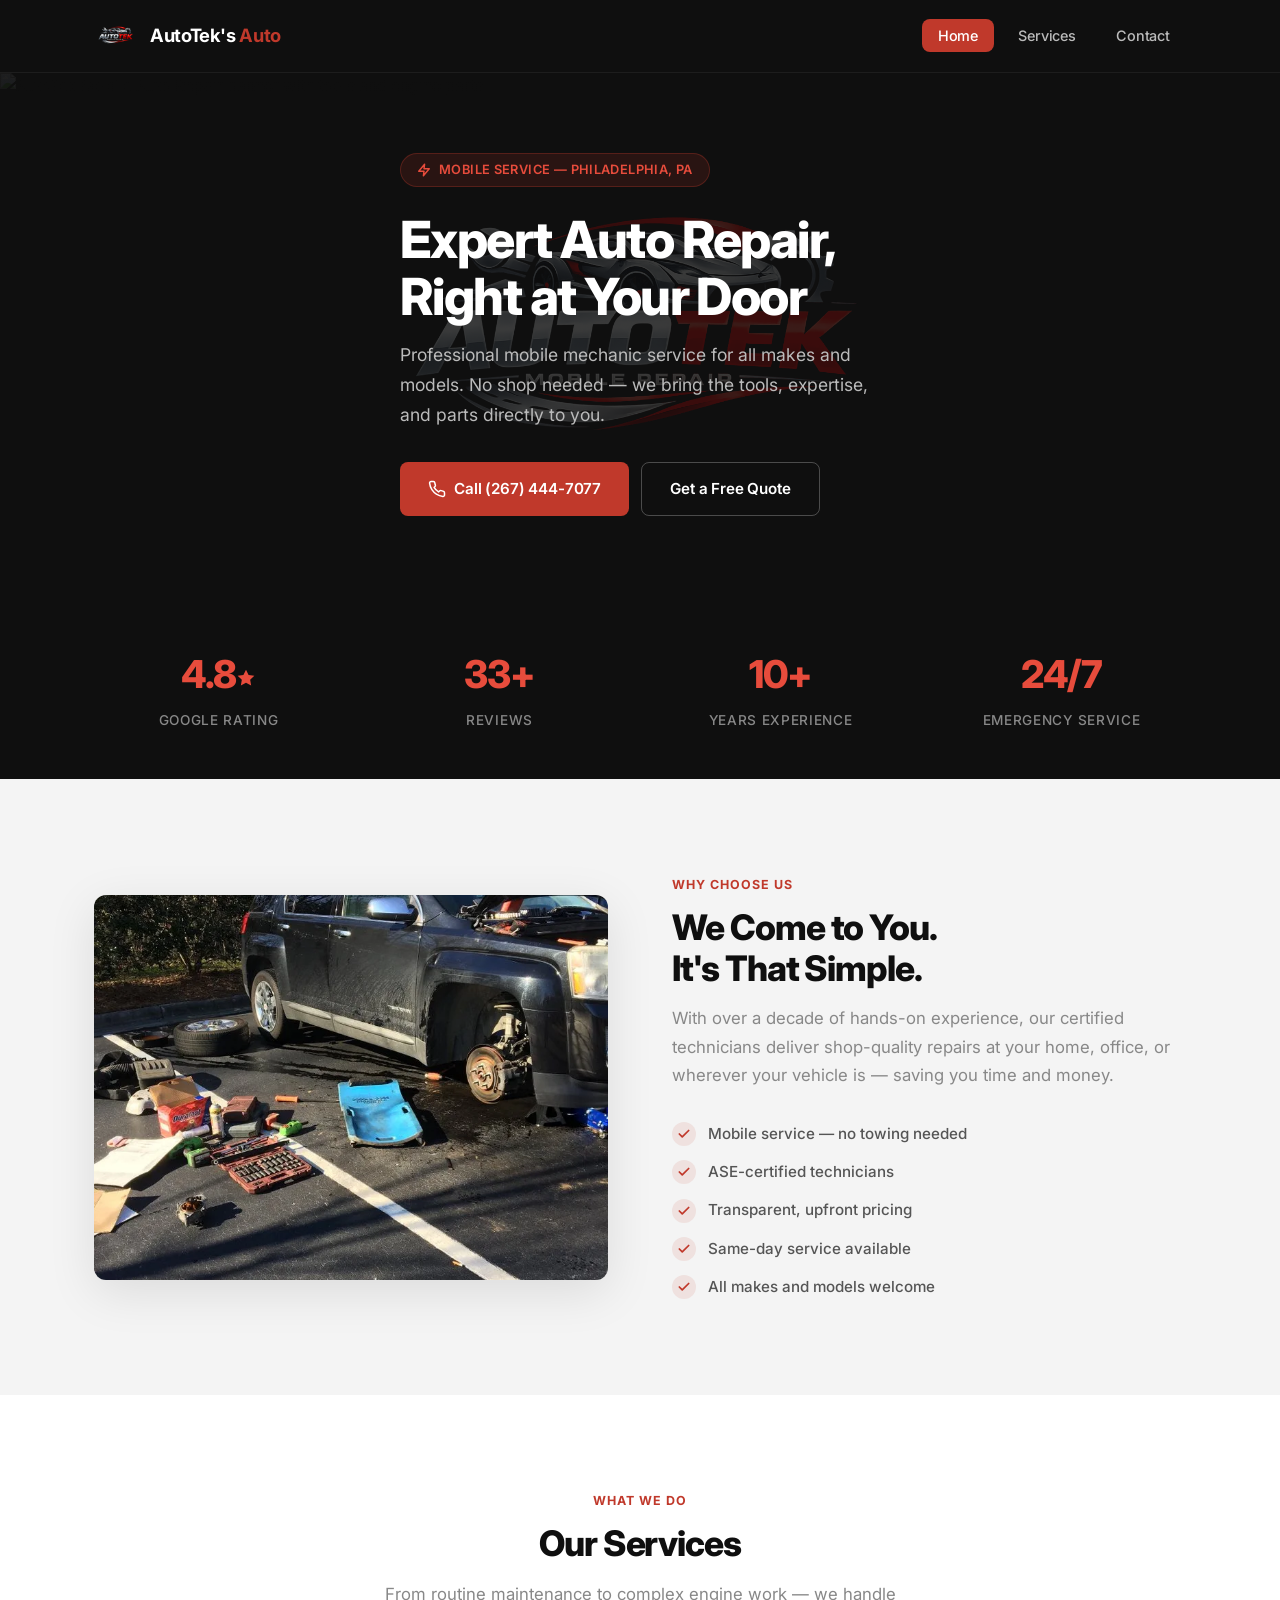
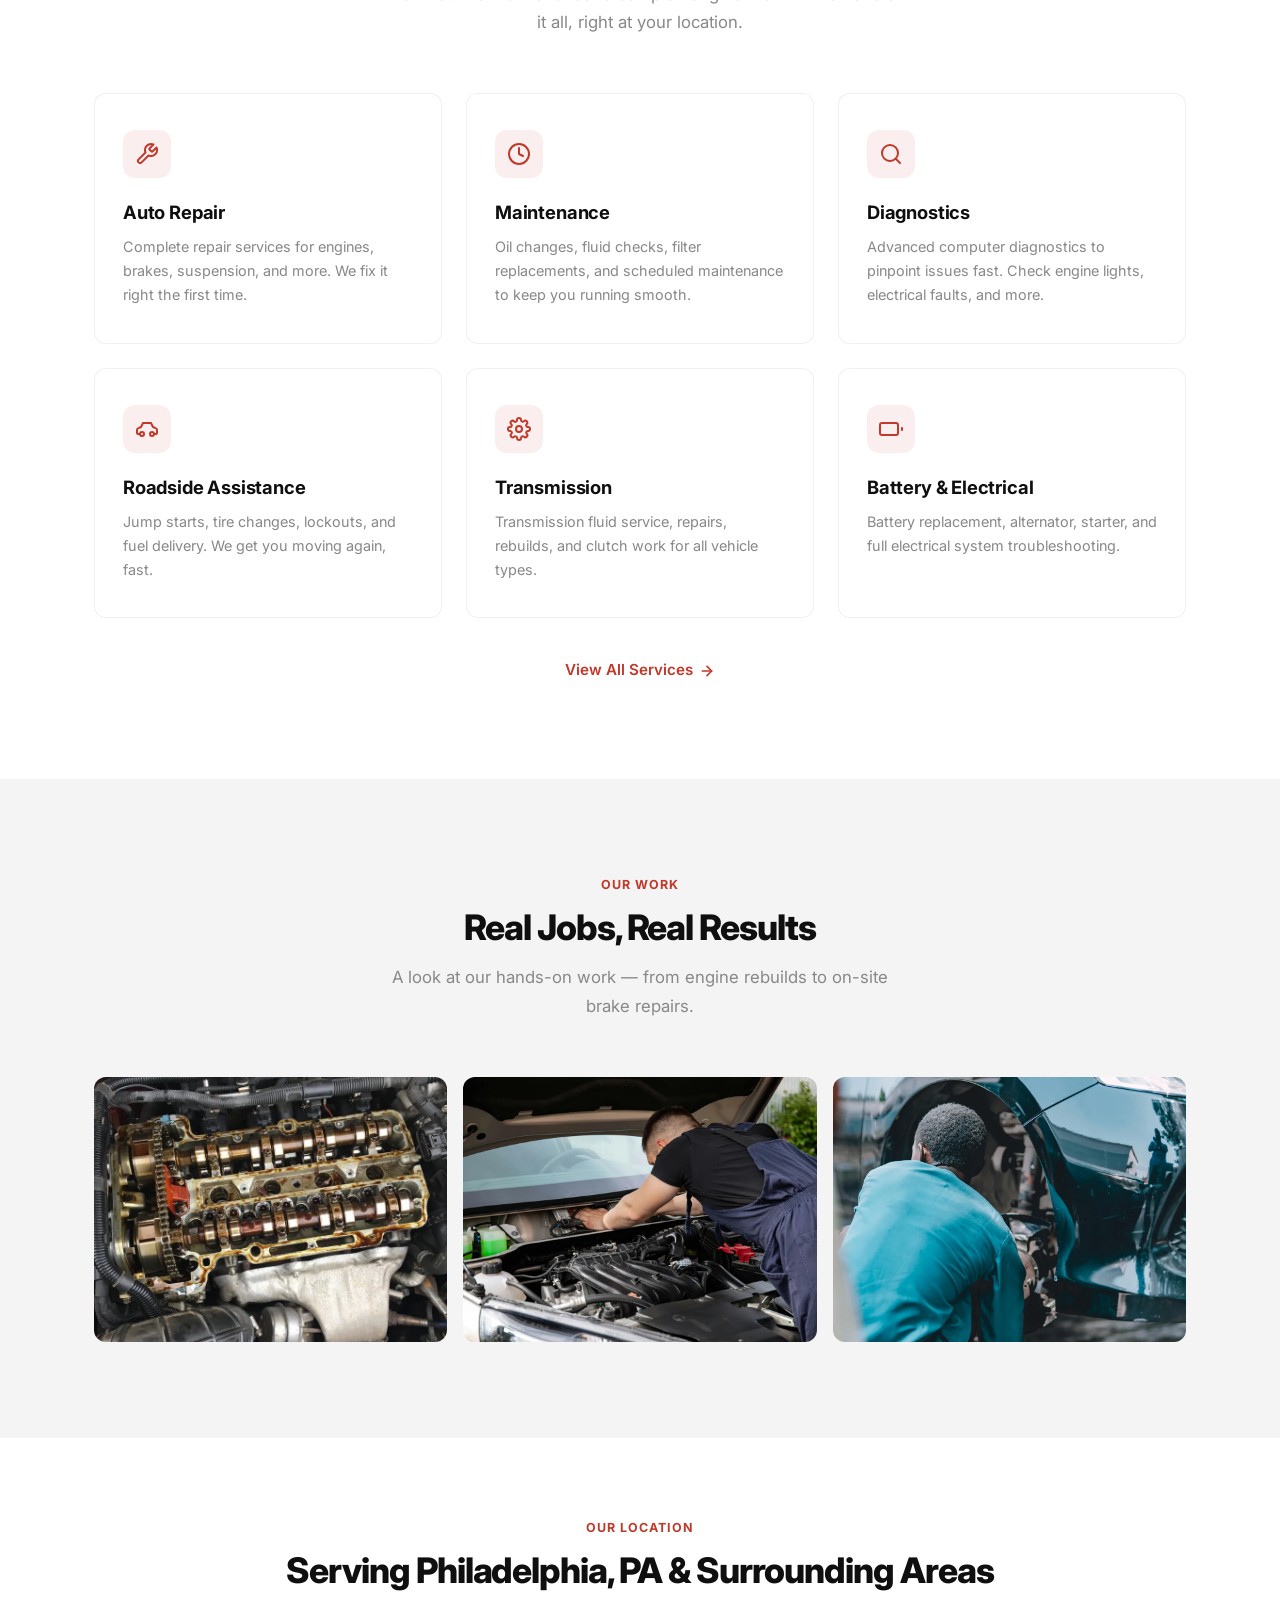
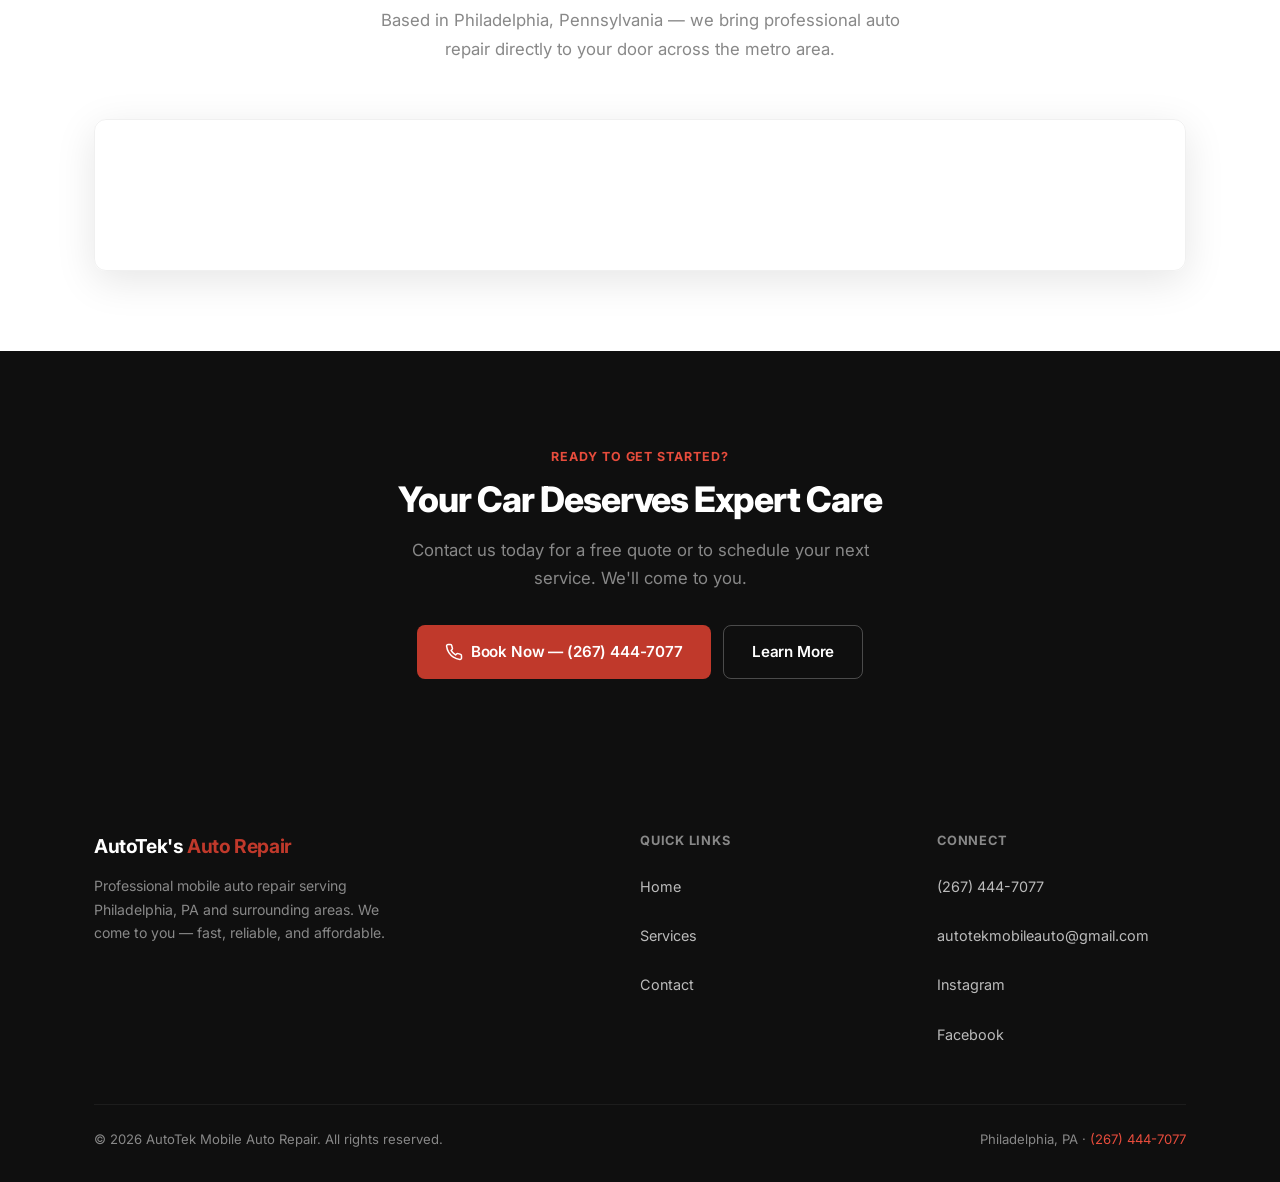
==== commit f60d196d: "Restore plain Google Maps embed on home page Home page now uses a static Google Maps iframe of Phila" ====
--- a/index.html
+++ b/index.html
@@ -354,7 +354,16 @@
                         repair directly to your door across the metro area.</p>
                 </div>
                 <div class="map-wrapper">
-                    <div id="map" class="leaflet-map"></div>
+                    <iframe
+                        src="https://www.google.com/maps/embed?pb=!1m18!1m12!1m3!1d97344.76779450793!2d-75.29286103440433!3d39.95258860271487!2m3!1f0!2f0!3f0!3m2!1i1024!2i768!4f13.1!3m3!1m2!1s0x89c6b7d8d4b54837%3A0x667ef401d1e6af88!2sPhiladelphia%2C%20PA!5e0!3m2!1sen!2sus!4v1700000000000"
+                        width="100%"
+                        height="100%"
+                        style="border:0; border-radius:12px;"
+                        allowfullscreen=""
+                        loading="lazy"
+                        referrerpolicy="no-referrer-when-downgrade"
+                        title="AutoTek Mobile Auto Repair - Philadelphia, PA Service Area">
+                    </iframe>
                 </div>
             </div>
         </section>
